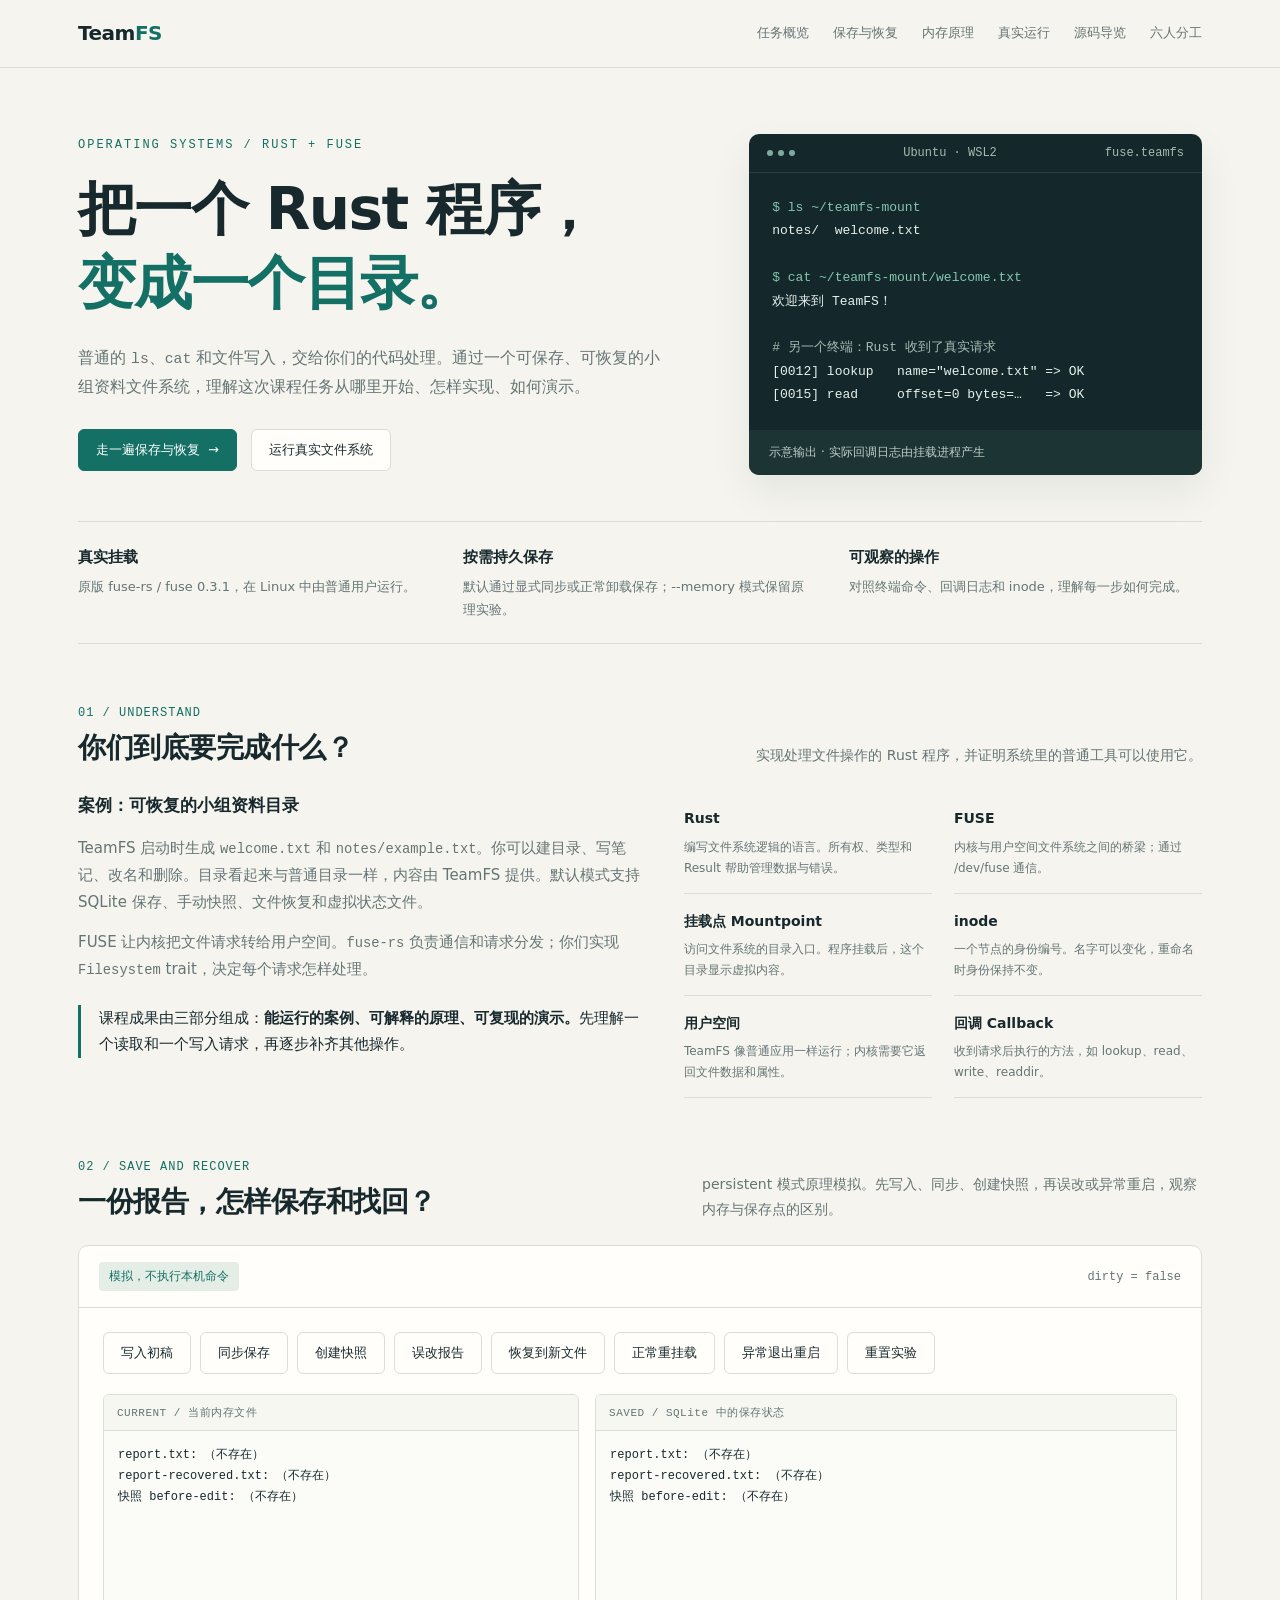
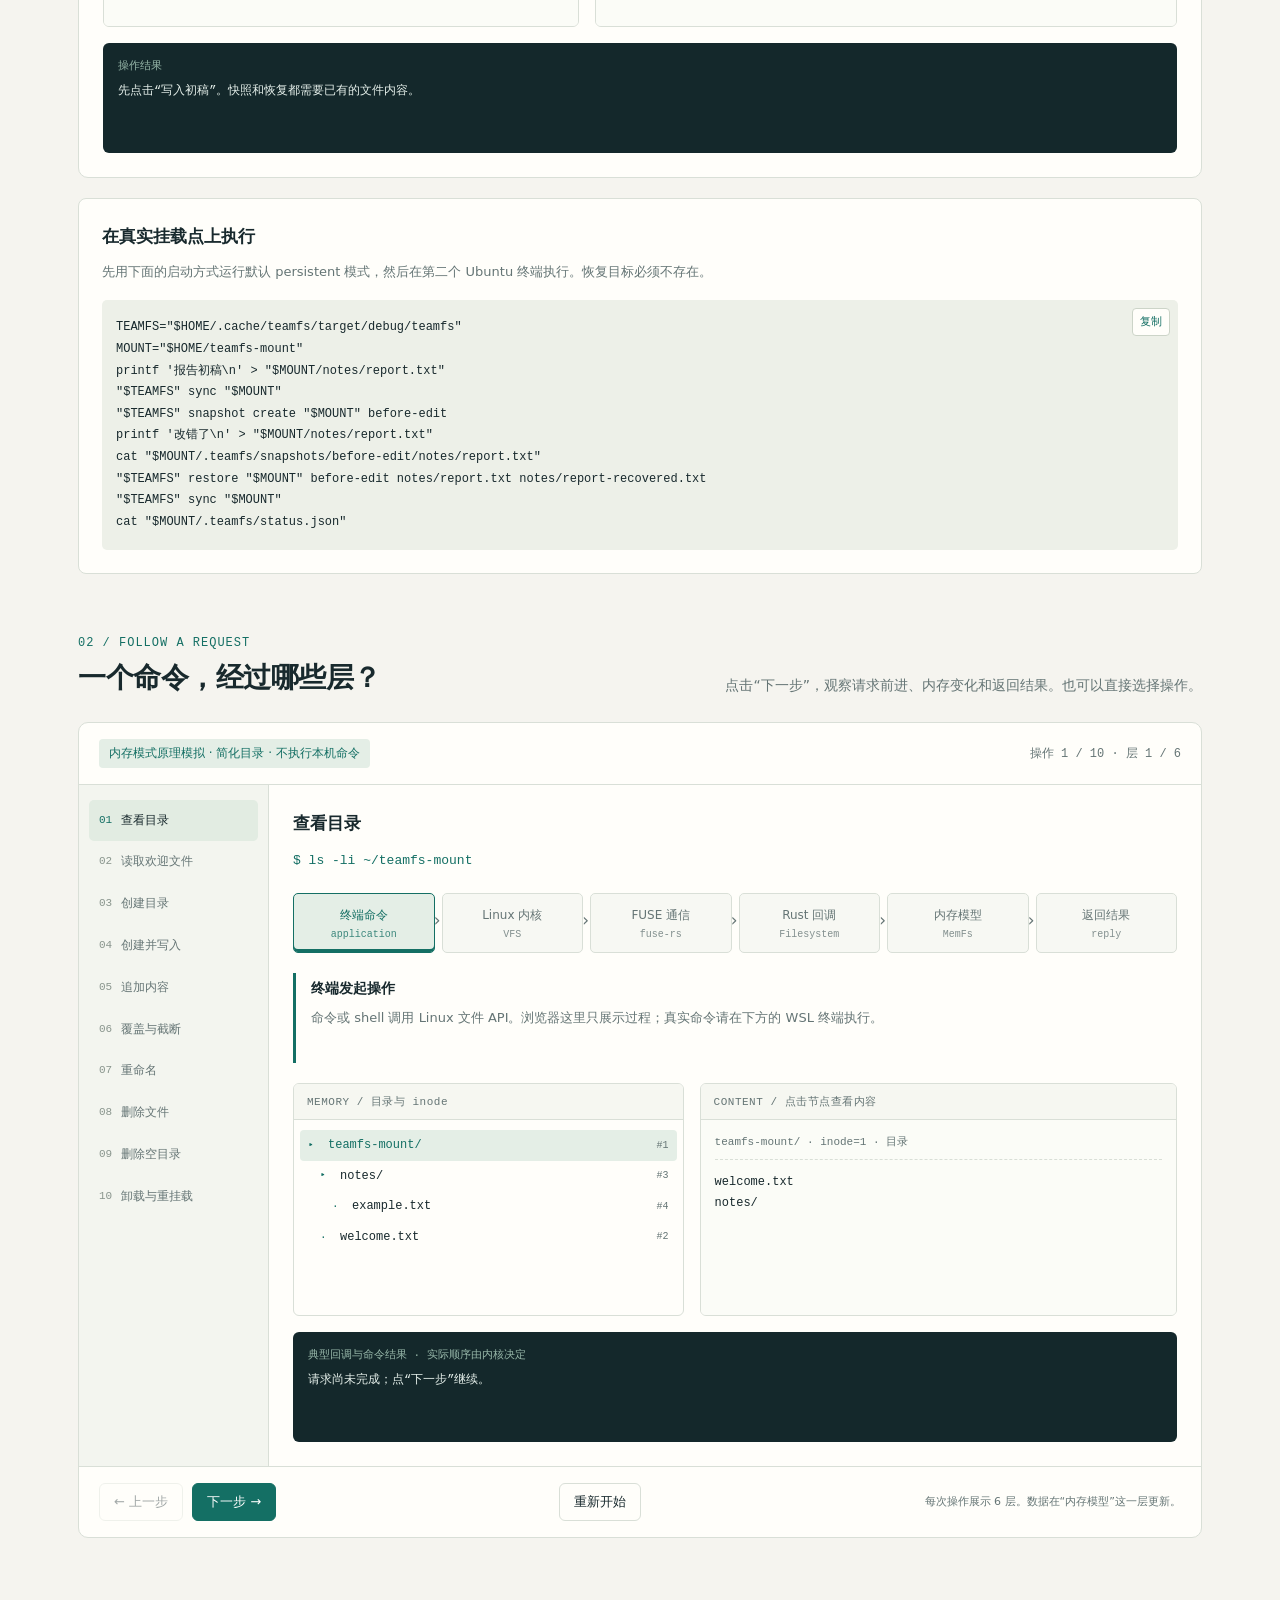
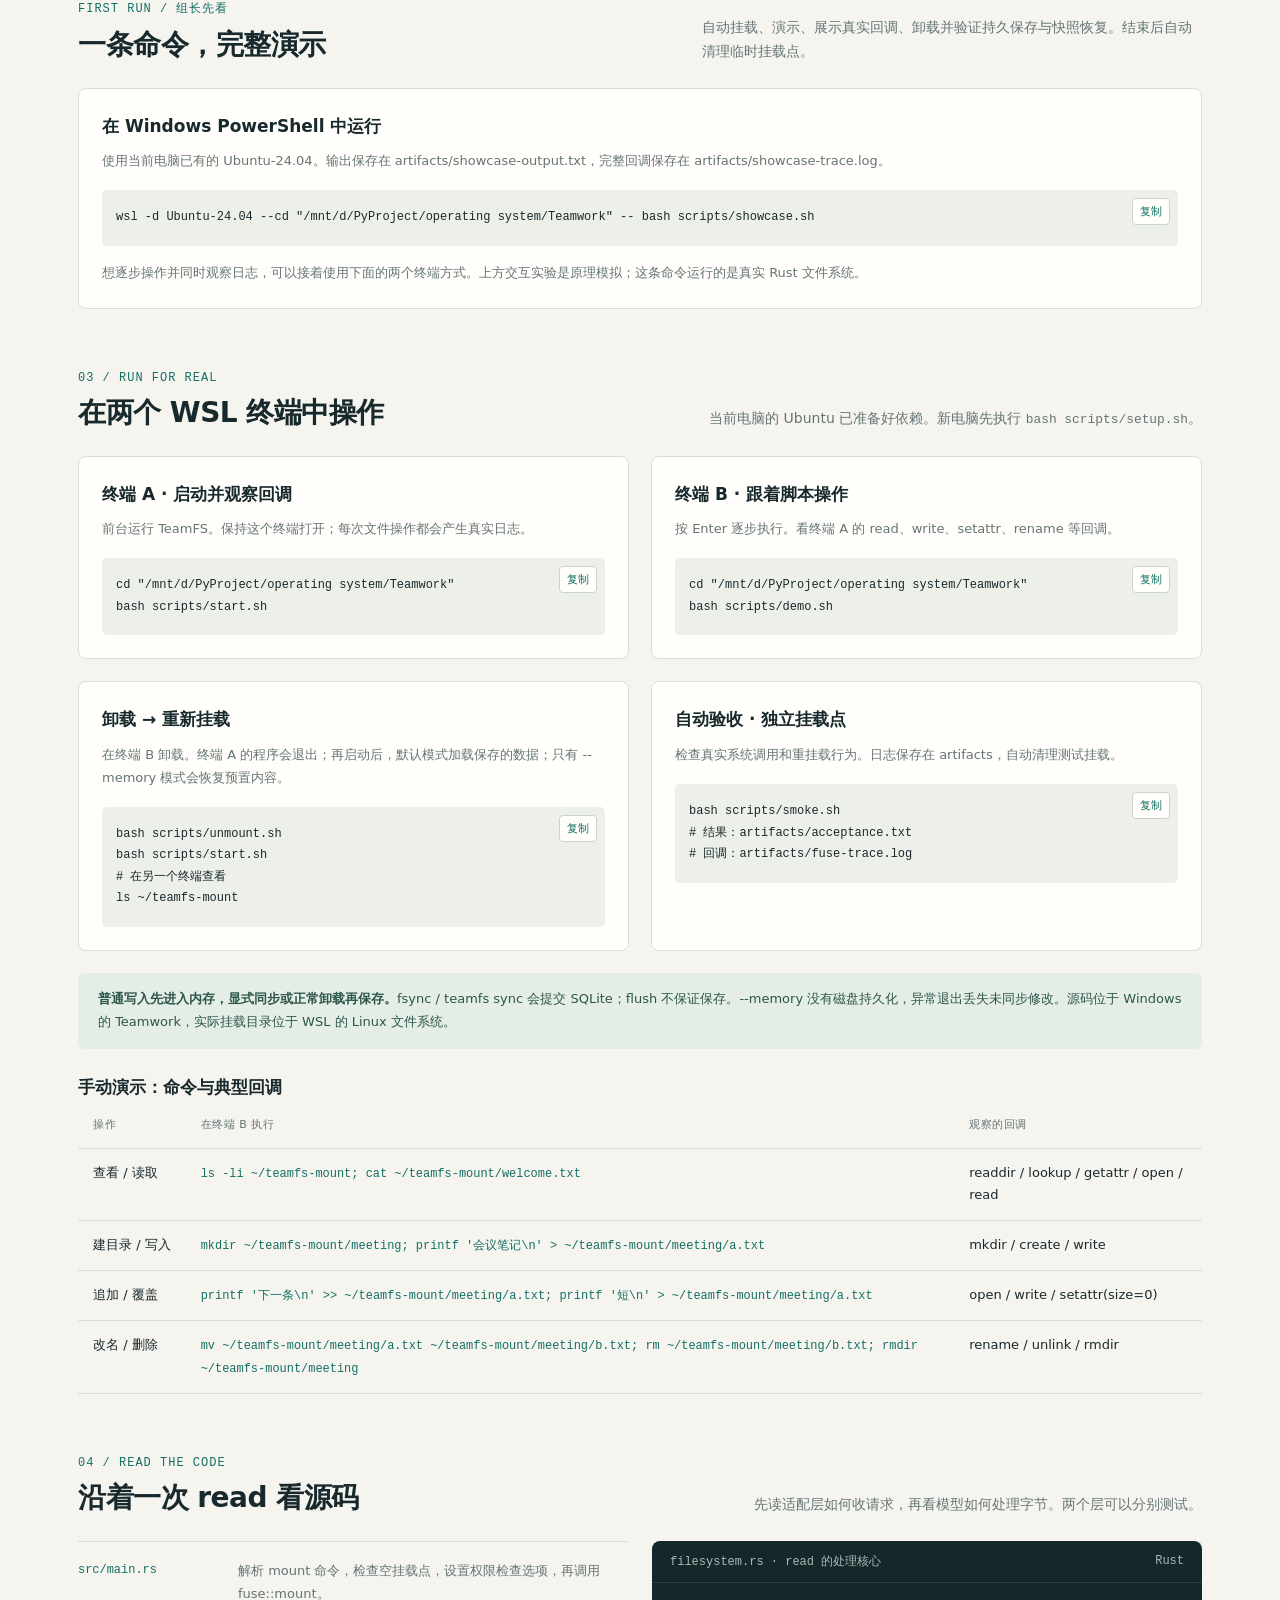
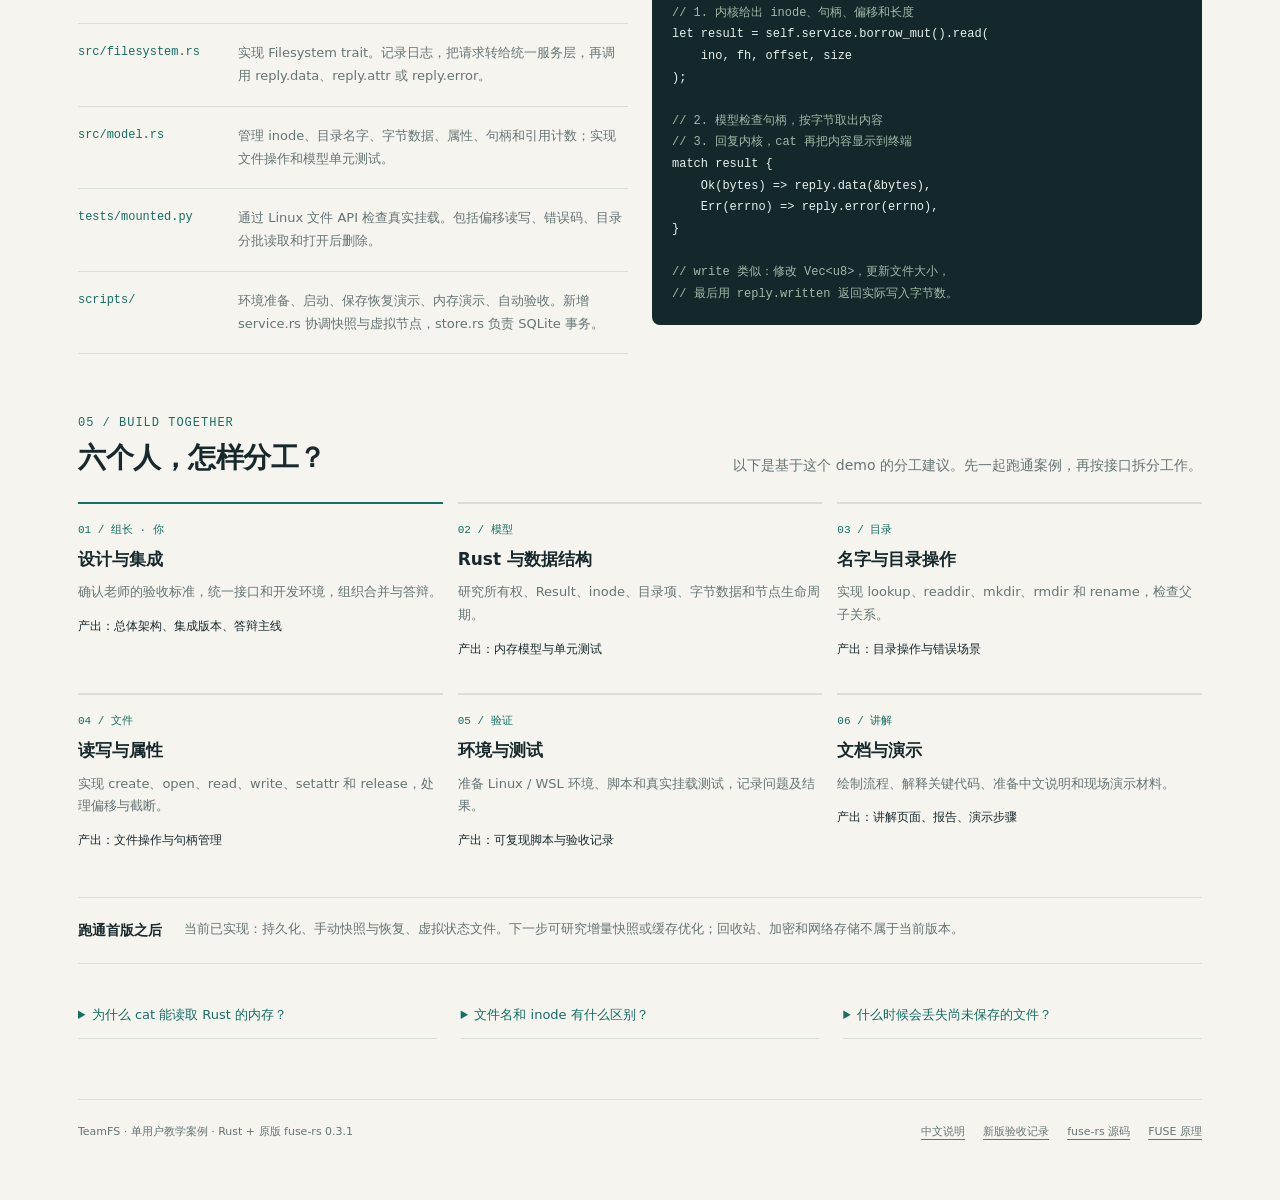
==== demo/index.html @ 234a352f "Implement TeamFS with persistence, snapshots, and status files" ====
<!doctype html>
<html lang="zh-CN">
<head>
<meta charset="utf-8">
<meta name="viewport" content="width=device-width, initial-scale=1">
<title>TeamFS · 从 Rust 程序到文件系统</title>
<style>
:root{--paper:#f5f4ef;--surface:#fffefa;--ink:#18292d;--muted:#657575;--line:#d9dfd7;--teal:#146f64;--soft:#e4eee6;--gold:#e3bf64;--terminal:#14282b;--terminal-ink:#e6f0eb;--mono:Consolas,"Cascadia Code",monospace;--sans:"Microsoft YaHei","PingFang SC",system-ui,sans-serif}
*{box-sizing:border-box}html{scroll-behavior:smooth;scroll-padding-top:84px}body{margin:0;background:var(--paper);color:var(--ink);font:15px/1.75 var(--sans)}button,a,input{touch-action:manipulation}button{font:inherit;cursor:pointer}a{color:var(--teal);text-underline-offset:4px}button:focus-visible,a:focus-visible{outline:3px solid var(--gold);outline-offset:4px}button:disabled{cursor:default;opacity:.4}h1,h2,h3,p{margin:0}h1{font-size:clamp(32px,4.6vw,58px);line-height:1.28;font-weight:650;letter-spacing:-1.6px}h2{font-size:28px;line-height:1.4;font-weight:600;letter-spacing:-.5px}h3{font-size:17px;font-weight:600}code,pre{font-family:var(--mono)}code{font-size:.92em}pre{margin:0;white-space:pre-wrap;overflow-wrap:anywhere;font-size:13px;line-height:1.8}nav{position:sticky;top:0;z-index:10;background:rgba(245,244,239,.96);border-bottom:1px solid var(--line);backdrop-filter:blur(12px)}.nav-inner{max-width:1180px;margin:auto;padding:16px 28px;display:flex;align-items:center;gap:28px}.brand{font-size:20px;color:var(--ink);font-weight:700;text-decoration:none;letter-spacing:-.5px}.brand span{color:var(--teal)}.nav-links{display:flex;gap:24px;margin-left:auto}.nav-links a{font-size:13px;color:var(--muted);text-decoration:none}.nav-links a:hover{color:var(--teal)}main{max-width:1180px;margin:auto;padding:0 28px 60px}.hero{padding:66px 0 46px;display:grid;grid-template-columns:1.35fr 1fr;gap:60px;align-items:center}.eyebrow{font:12px var(--mono);letter-spacing:2px;text-transform:uppercase;color:var(--teal);margin-bottom:20px}.hero h1 span{display:block;color:var(--teal)}.hero-description{max-width:590px;margin-top:24px;color:var(--muted);font-size:16px}.hero-actions{display:flex;gap:14px;align-items:center;margin-top:28px}.button{display:inline-flex;justify-content:center;align-items:center;gap:8px;border:1px solid var(--line);background:var(--surface);color:var(--ink);padding:10px 17px;border-radius:6px;text-decoration:none;font-size:13px;line-height:1.5}.button.primary{background:var(--teal);color:white;border-color:var(--teal)}.button:hover{filter:brightness(.96)}.hero-window{background:var(--terminal);color:var(--terminal-ink);border-radius:10px;overflow:hidden;box-shadow:0 16px 40px #152e2812}.window-bar{display:flex;align-items:center;justify-content:space-between;padding:12px 18px;font:12px var(--mono);border-bottom:1px solid #ffffff18;color:#a4bbb1}.dots{display:flex;gap:5px}.dots i{display:block;width:6px;height:6px;background:#7eaaa0;border-radius:100%}.terminal-body{padding:23px}.terminal-body .prompt{color:#85c5b0}.terminal-body .comment{color:#a4bbb1}.terminal-foot{font-size:12px;background:#1d3435;padding:12px 20px;color:#bccdc5}.intro-strip{display:grid;grid-template-columns:repeat(3,1fr);border-block:1px solid var(--line);padding:22px 0;gap:32px}.intro-strip strong{display:block;font-size:15px;font-weight:600}.intro-strip p{font-size:13px;color:var(--muted);margin-top:6px}.section{padding-top:62px}.section-head{display:flex;align-items:end;justify-content:space-between;gap:26px;margin-bottom:24px}.section-head p{color:var(--muted);font-size:14px;max-width:500px}.section-number{font:12px var(--mono);color:var(--teal);margin-bottom:8px;letter-spacing:1px}.overview{display:grid;grid-template-columns:1.1fr 1fr;gap:36px}.overview-text p{color:var(--muted);margin-top:14px}.overview-text .emphasis{color:var(--ink);border-left:3px solid var(--teal);padding-left:18px;margin-top:22px}.concepts{display:grid;grid-template-columns:1fr 1fr;gap:0 22px}.concept{padding:14px 0;border-bottom:1px solid var(--line)}.concept strong{font-size:14px;font-weight:600}.concept p{font-size:12px;color:var(--muted);margin-top:5px}.lab{background:var(--surface);border:1px solid var(--line);border-radius:10px;overflow:hidden}.lab-bar{display:flex;align-items:center;justify-content:space-between;gap:16px;border-bottom:1px solid var(--line);padding:16px 20px}.simulation-label{font-size:12px;color:var(--teal);background:var(--soft);padding:4px 10px;border-radius:4px}.step-position{font:12px var(--mono);color:var(--muted)}.lab-layout{display:grid;grid-template-columns:190px 1fr}.scenario-list{padding:15px 10px;border-right:1px solid var(--line);background:#f3f5ef}.scenario{display:flex;gap:9px;align-items:start;width:100%;text-align:left;border:0;background:transparent;border-radius:5px;padding:11px 10px;color:var(--muted);font-size:12px;line-height:1.5}.scenario span:first-child{font:11px/1.8 var(--mono);color:#89958d}.scenario.active{color:var(--ink);background:#e2ece2}.scenario.active span:first-child{color:var(--teal)}.scenario:hover{background:#e9eee5}.lab-main{padding:24px;min-width:0}.command-row{display:flex;gap:15px;justify-content:space-between;align-items:start;margin-bottom:20px}.command-row h3{margin-bottom:8px}.command{color:var(--teal);font-size:13px;overflow-wrap:anywhere}.flow{display:grid;grid-template-columns:repeat(6,1fr);gap:7px;margin-bottom:20px}.flow-node{position:relative;padding:12px 5px;text-align:center;border:1px solid var(--line);border-radius:5px;color:var(--muted);font-size:12px;line-height:1.5;background:#f7f8f3}.flow-node small{display:block;font:10px var(--mono);margin-top:5px;opacity:.8}.flow-node.active{border-color:var(--teal);color:var(--teal);background:var(--soft);box-shadow:inset 0 -3px var(--teal)}.flow-node.completed{color:var(--ink);background:#eef1e9}.flow-node:not(:last-child)::after{content:'›';position:absolute;right:-7px;top:14px;z-index:1;color:var(--muted);font-size:17px}.explanation{min-height:90px;border-left:3px solid var(--teal);padding:2px 0 2px 15px;margin-bottom:20px}.explanation strong{font-size:14px;font-weight:600}.explanation p{font-size:13px;color:var(--muted);margin-top:6px}.data-panels{display:grid;grid-template-columns:.9fr 1.1fr;gap:16px}.data-panel{border:1px solid var(--line);border-radius:6px;min-width:0;overflow:hidden}.panel-label{font:11px var(--mono);letter-spacing:.5px;border-bottom:1px solid var(--line);padding:10px 13px;color:var(--muted);background:#f6f7f1}.files{padding:10px 6px;min-height:195px}.file{display:flex;gap:7px;align-items:center;min-width:0;text-align:left;width:100%;padding:6px 8px;border:0;background:transparent;font:12px/1.55 var(--mono);color:var(--ink);border-radius:4px}.file.active{background:var(--soft);color:var(--teal)}.file small{margin-left:auto;color:var(--muted);font-size:10px;white-space:nowrap}.file .file-name{overflow-wrap:anywhere}.file-symbol{font-size:11px;color:var(--teal);width:13px;flex-shrink:0}.preview{padding:14px;min-height:195px;background:#fbfcf7}.preview-meta{font:11px var(--mono);color:var(--muted);padding-bottom:10px;border-bottom:1px dashed var(--line);margin-bottom:12px}.preview pre{font:12px/1.75 var(--mono)}.output{margin-top:16px;background:var(--terminal);color:var(--terminal-ink);padding:15px;border-radius:6px;min-height:110px}.output-label{color:#97b7a9;font:11px var(--mono);margin-bottom:8px}.output pre{font-size:12px}.lab-controls{display:flex;justify-content:space-between;gap:12px;align-items:center;border-top:1px solid var(--line);padding:16px 20px}.control-group{display:flex;gap:9px}.lab-controls .button{padding:8px 14px}.lab-controls p{font-size:11px;color:var(--muted)}.run-grid{display:grid;grid-template-columns:1fr 1fr;gap:22px}.run-card{border:1px solid var(--line);background:var(--surface);border-radius:8px;padding:23px;min-width:0}.run-card h3{margin-bottom:9px}.run-card p{font-size:13px;color:var(--muted);margin-bottom:17px}.codebox{position:relative;background:#edf0e8;border-radius:5px;padding:17px 14px;min-width:0}.codebox pre{padding-right:34px;font-size:12px}.copy{position:absolute;top:8px;right:8px;border:1px solid #ccd4c8;background:var(--surface);border-radius:4px;color:var(--teal);padding:3px 7px;font-size:11px}.copy:hover{background:var(--soft)}.run-note{grid-column:1/-1;background:var(--soft);padding:15px 20px;border-radius:6px;font-size:13px;color:#2e564a}.run-note strong{font-weight:600}.manual{margin-top:24px}.table-wrap{overflow-x:auto}table{width:100%;border-collapse:collapse;text-align:left;font-size:13px}th{font-weight:500;color:var(--muted);font-size:11px;letter-spacing:.5px}th,td{padding:13px 15px;border-bottom:1px solid var(--line);vertical-align:top}td:first-child{white-space:nowrap}td code{color:var(--teal)}.source-grid{display:grid;grid-template-columns:1fr 1fr;gap:24px}.source-list{border-top:1px solid var(--line)}.source-row{display:grid;grid-template-columns:145px 1fr;gap:15px;padding:18px 0;border-bottom:1px solid var(--line);font-size:13px}.source-row code{color:var(--teal)}.source-row p{color:var(--muted)}.rust-code{background:var(--terminal);color:var(--terminal-ink);border-radius:8px;overflow:hidden;align-self:start}.rust-code pre{padding:20px;font-size:12px}.rust-code .comment{color:#9fbaa9}.team-grid{display:grid;grid-template-columns:repeat(3,1fr);gap:15px}.team-card{border-top:2px solid var(--line);padding:18px 0}.team-card.leader{border-color:var(--teal)}.team-card .role{font:11px var(--mono);color:var(--teal);margin-bottom:8px}.team-card p{font-size:13px;color:var(--muted);margin-top:7px}.deliverable{display:block;color:var(--ink);font-size:12px;margin-top:12px}.extensions{margin-top:28px;border-block:1px solid var(--line);padding:20px 0;display:flex;gap:22px}.extensions strong{font-size:14px;flex-shrink:0}.extensions p{color:var(--muted);font-size:13px}.leader-questions{margin-top:28px;display:grid;grid-template-columns:repeat(3,1fr);gap:24px}.leader-questions details{border-bottom:1px solid var(--line);padding:12px 0}.leader-questions summary{font-size:13px;cursor:pointer;color:var(--teal)}.leader-questions p{font-size:12px;color:var(--muted);margin-top:10px}.footer{margin-top:60px;padding-top:22px;border-top:1px solid var(--line);display:flex;gap:18px;justify-content:space-between;color:var(--muted);font-size:11px}.footer-links{display:flex;gap:18px;flex-wrap:wrap}.footer a{color:var(--muted)}.sr-only{position:absolute;width:1px;height:1px;padding:0;margin:-1px;overflow:hidden;clip:rect(0,0,0,0);white-space:nowrap;border:0}
@media(max-width:950px){.hero{gap:30px}.lab-layout{grid-template-columns:150px 1fr}.lab-main{padding:18px}.flow{gap:5px}.flow-node{font-size:11px}.nav-links{gap:14px}.source-row{grid-template-columns:120px 1fr}.data-panels{grid-template-columns:1fr}}
@media(max-width:680px){.nav-inner{padding:12px 18px;gap:16px}.brand{font-size:18px}.nav-links{overflow-x:auto;gap:16px;white-space:nowrap}.nav-links a{font-size:11px}main{padding:0 18px 36px}.hero{grid-template-columns:1fr;padding:38px 0 28px;gap:27px}.hero h1{letter-spacing:-.8px}.hero-description{font-size:14px;margin-top:18px}.hero-actions{margin-top:20px}.intro-strip{grid-template-columns:1fr;gap:15px;padding:20px 0}.intro-strip p{margin-top:3px}.section{padding-top:38px}.section-head{display:block;margin-bottom:18px}.section-head p{margin-top:10px;font-size:13px}h2{font-size:24px}.overview,.source-grid,.run-grid{grid-template-columns:1fr;gap:20px}.concepts{gap:0 16px}.lab-layout{display:block}.scenario-list{display:flex;overflow-x:auto;border-right:0;border-bottom:1px solid var(--line);gap:6px;padding:10px}.scenario{min-width:112px;width:auto;padding:8px}.lab-main{padding:16px}.lab-bar{padding:12px 14px}.simulation-label{font-size:10px}.flow{grid-template-columns:repeat(3,1fr);gap:7px}.flow-node{font-size:12px}.flow-node:nth-child(3)::after{display:none}.command-row{display:block}.command{font-size:12px}.explanation{min-height:104px}.lab-controls{padding:13px;align-items:start;flex-wrap:wrap}.lab-controls p{width:100%}.team-grid{grid-template-columns:1fr 1fr;gap:16px}.team-card h3{font-size:15px}.extensions{display:block}.extensions p{margin-top:8px}.leader-questions{grid-template-columns:1fr;gap:0}.footer{display:block;margin-top:36px}.footer-links{margin-top:14px}.run-note{grid-column:auto}.run-card{padding:18px}.source-row{grid-template-columns:115px 1fr;gap:12px}.terminal-body{padding:18px}.hero-window pre{font-size:12px}}
@media(prefers-reduced-motion:reduce){html{scroll-behavior:auto}}
</style>
</head>
<body>
<nav aria-label="页面导航"><div class="nav-inner"><a class="brand" href="#top">Team<span>FS</span><span class="sr-only"> 首页</span></a><div class="nav-links"><a href="#overview">任务概览</a><a href="#recovery">保存与恢复</a><a href="#lab">内存原理</a><a href="#quickstart">真实运行</a><a href="#source">源码导览</a><a href="#team">六人分工</a></div></div></nav>
<main id="top">
<header class="hero"><div><div class="eyebrow">Operating systems / Rust + FUSE</div><h1>把一个 Rust 程序，<span>变成一个目录。</span></h1><p class="hero-description">普通的 <code>ls</code>、<code>cat</code> 和文件写入，交给你们的代码处理。通过一个可保存、可恢复的小组资料文件系统，理解这次课程任务从哪里开始、怎样实现、如何演示。</p><div class="hero-actions"><a class="button primary" href="#recovery">走一遍保存与恢复 <span aria-hidden="true">→</span></a><a class="button" href="#quickstart">运行真实文件系统</a></div></div><div class="hero-window"><div class="window-bar"><span class="dots" aria-hidden="true"><i></i><i></i><i></i></span><span>Ubuntu · WSL2</span><span>fuse.teamfs</span></div><div class="terminal-body"><pre><span class="prompt">$ ls ~/teamfs-mount</span>
notes/  welcome.txt

<span class="prompt">$ cat ~/teamfs-mount/welcome.txt</span>
欢迎来到 TeamFS！

<span class="comment"># 另一个终端：Rust 收到了真实请求</span>
[0012] lookup   name="welcome.txt" => OK
[0015] read     offset=0 bytes=…   => OK</pre></div><div class="terminal-foot">示意输出 · 实际回调日志由挂载进程产生</div></div></header>
<div class="intro-strip"><div><strong>真实挂载</strong><p>原版 fuse-rs / fuse 0.3.1，在 Linux 中由普通用户运行。</p></div><div><strong>按需持久保存</strong><p>默认通过显式同步或正常卸载保存；--memory 模式保留原理实验。</p></div><div><strong>可观察的操作</strong><p>对照终端命令、回调日志和 inode，理解每一步如何完成。</p></div></div>

<section class="section" id="overview"><div class="section-head"><div><div class="section-number">01 / UNDERSTAND</div><h2>你们到底要完成什么？</h2></div><p>实现处理文件操作的 Rust 程序，并证明系统里的普通工具可以使用它。</p></div><div class="overview"><div class="overview-text"><h3>案例：可恢复的小组资料目录</h3><p>TeamFS 启动时生成 <code>welcome.txt</code> 和 <code>notes/example.txt</code>。你可以建目录、写笔记、改名和删除。目录看起来与普通目录一样，内容由 TeamFS 提供。默认模式支持 SQLite 保存、手动快照、文件恢复和虚拟状态文件。</p><p>FUSE 让内核把文件请求转给用户空间。<code>fuse-rs</code> 负责通信和请求分发；你们实现 <code>Filesystem</code> trait，决定每个请求怎样处理。</p><p class="emphasis">课程成果由三部分组成：<strong>能运行的案例、可解释的原理、可复现的演示。</strong>先理解一个读取和一个写入请求，再逐步补齐其他操作。</p></div><div class="concepts"><div class="concept"><strong>Rust</strong><p>编写文件系统逻辑的语言。所有权、类型和 Result 帮助管理数据与错误。</p></div><div class="concept"><strong>FUSE</strong><p>内核与用户空间文件系统之间的桥梁；通过 /dev/fuse 通信。</p></div><div class="concept"><strong>挂载点 Mountpoint</strong><p>访问文件系统的目录入口。程序挂载后，这个目录显示虚拟内容。</p></div><div class="concept"><strong>inode</strong><p>一个节点的身份编号。名字可以变化，重命名时身份保持不变。</p></div><div class="concept"><strong>用户空间</strong><p>TeamFS 像普通应用一样运行；内核需要它返回文件数据和属性。</p></div><div class="concept"><strong>回调 Callback</strong><p>收到请求后执行的方法，如 lookup、read、write、readdir。</p></div></div></div></section>

<section class="section" id="recovery"><div class="section-head"><div><div class="section-number">02 / SAVE AND RECOVER</div><h2>一份报告，怎样保存和找回？</h2></div><p>persistent 模式原理模拟。先写入、同步、创建快照，再误改或异常重启，观察内存与保存点的区别。</p></div>
<div class="lab"><div class="lab-bar"><span class="simulation-label">模拟，不执行本机命令</span><span id="recovery-dirty" class="step-position">dirty = false</span></div>
<div class="lab-main"><div class="control-group" style="flex-wrap:wrap;margin-bottom:20px">
<button class="button" type="button" data-recovery="write">写入初稿</button><button class="button" type="button" data-recovery="sync">同步保存</button><button class="button" type="button" data-recovery="snapshot">创建快照</button><button class="button" type="button" data-recovery="edit">误改报告</button><button class="button" type="button" data-recovery="restore">恢复到新文件</button><button class="button" type="button" data-recovery="remount">正常重挂载</button><button class="button" type="button" data-recovery="crash">异常退出重启</button><button class="button" type="button" data-recovery="reset">重置实验</button>
</div><div class="data-panels"><div class="data-panel"><div class="panel-label">CURRENT / 当前内存文件</div><div class="preview"><pre id="recovery-current"></pre></div></div><div class="data-panel"><div class="panel-label">SAVED / SQLite 中的保存状态</div><div class="preview"><pre id="recovery-saved"></pre></div></div></div>
<div class="output"><div class="output-label">操作结果</div><pre id="recovery-result" aria-live="polite">先点击“写入初稿”。快照和恢复都需要已有的文件内容。</pre></div></div></div>
<div class="run-card" style="margin-top:20px"><h3>在真实挂载点上执行</h3><p>先用下面的启动方式运行默认 persistent 模式，然后在第二个 Ubuntu 终端执行。恢复目标必须不存在。</p><div class="codebox"><button class="copy" data-copy="recovery-code" type="button">复制</button><pre id="recovery-code">TEAMFS="$HOME/.cache/teamfs/target/debug/teamfs"
MOUNT="$HOME/teamfs-mount"
printf '报告初稿\n' > "$MOUNT/notes/report.txt"
"$TEAMFS" sync "$MOUNT"
"$TEAMFS" snapshot create "$MOUNT" before-edit
printf '改错了\n' > "$MOUNT/notes/report.txt"
cat "$MOUNT/.teamfs/snapshots/before-edit/notes/report.txt"
"$TEAMFS" restore "$MOUNT" before-edit notes/report.txt notes/report-recovered.txt
"$TEAMFS" sync "$MOUNT"
cat "$MOUNT/.teamfs/status.json"</pre></div></div></section>
<section class="section" id="lab"><div class="section-head"><div><div class="section-number">02 / FOLLOW A REQUEST</div><h2>一个命令，经过哪些层？</h2></div><p>点击“下一步”，观察请求前进、内存变化和返回结果。也可以直接选择操作。</p></div><div class="lab"><div class="lab-bar"><span class="simulation-label">内存模式原理模拟 · 简化目录 · 不执行本机命令</span><span class="step-position" id="position">操作 1 / 10 · 层 1 / 6</span></div><div class="lab-layout"><aside class="scenario-list" id="scenarios" aria-label="选择模拟操作"></aside><div class="lab-main"><div class="command-row"><div><h3 id="operation-title"></h3><code class="command" id="sim-command"></code></div></div><div class="flow" aria-label="请求处理层"><div class="flow-node" data-stage="0">终端命令<small>application</small></div><div class="flow-node" data-stage="1">Linux 内核<small>VFS</small></div><div class="flow-node" data-stage="2">FUSE 通信<small>fuse-rs</small></div><div class="flow-node" data-stage="3">Rust 回调<small>Filesystem</small></div><div class="flow-node" data-stage="4">内存模型<small>MemFs</small></div><div class="flow-node" data-stage="5">返回结果<small>reply</small></div></div><div class="explanation" aria-live="polite"><strong id="stage-title"></strong><p id="stage-description"></p></div><div class="data-panels"><div class="data-panel"><div class="panel-label">MEMORY / 目录与 inode</div><div class="files" id="files"></div></div><div class="data-panel"><div class="panel-label">CONTENT / 点击节点查看内容</div><div class="preview"><div class="preview-meta" id="preview-meta"></div><pre id="preview-content"></pre></div></div></div><div class="output"><div class="output-label">典型回调与命令结果 · 实际顺序由内核决定</div><pre id="sim-output" aria-live="polite"></pre></div></div></div><div class="lab-controls"><div class="control-group"><button class="button" id="previous" type="button">← 上一步</button><button class="button primary" id="next" type="button">下一步 →</button></div><button class="button" id="reset" type="button">重新开始</button><p>每次操作展示 6 层。数据在“内存模型”这一层更新。</p></div></div></section>

<section class="section" id="quickstart"><div class="section-head"><div><div class="section-number">FIRST RUN / 组长先看</div><h2>一条命令，完整演示</h2></div><p>自动挂载、演示、展示真实回调、卸载并验证持久保存与快照恢复。结束后自动清理临时挂载点。</p></div><article class="run-card"><h3>在 Windows PowerShell 中运行</h3><p>使用当前电脑已有的 Ubuntu-24.04。输出保存在 artifacts/showcase-output.txt，完整回调保存在 artifacts/showcase-trace.log。</p><div class="codebox"><button class="copy" data-copy="showcase-code" type="button">复制</button><pre id="showcase-code">wsl -d Ubuntu-24.04 --cd "/mnt/d/PyProject/operating system/Teamwork" -- bash scripts/showcase.sh</pre></div><p style="margin:16px 0 0">想逐步操作并同时观察日志，可以接着使用下面的两个终端方式。上方交互实验是原理模拟；这条命令运行的是真实 Rust 文件系统。</p></article></section>

<section class="section" id="run"><div class="section-head"><div><div class="section-number">03 / RUN FOR REAL</div><h2>在两个 WSL 终端中操作</h2></div><p>当前电脑的 Ubuntu 已准备好依赖。新电脑先执行 <code>bash scripts/setup.sh</code>。</p></div><div class="run-grid"><article class="run-card"><h3>终端 A · 启动并观察回调</h3><p>前台运行 TeamFS。保持这个终端打开；每次文件操作都会产生真实日志。</p><div class="codebox"><button class="copy" data-copy="start-code" type="button">复制</button><pre id="start-code">cd "/mnt/d/PyProject/operating system/Teamwork"
bash scripts/start.sh</pre></div></article><article class="run-card"><h3>终端 B · 跟着脚本操作</h3><p>按 Enter 逐步执行。看终端 A 的 read、write、setattr、rename 等回调。</p><div class="codebox"><button class="copy" data-copy="demo-code" type="button">复制</button><pre id="demo-code">cd "/mnt/d/PyProject/operating system/Teamwork"
bash scripts/demo.sh</pre></div></article><article class="run-card"><h3>卸载 → 重新挂载</h3><p>在终端 B 卸载。终端 A 的程序会退出；再启动后，默认模式加载保存的数据；只有 --memory 模式会恢复预置内容。</p><div class="codebox"><button class="copy" data-copy="reset-code" type="button">复制</button><pre id="reset-code">bash scripts/unmount.sh
bash scripts/start.sh
# 在另一个终端查看
ls ~/teamfs-mount</pre></div></article><article class="run-card"><h3>自动验收 · 独立挂载点</h3><p>检查真实系统调用和重挂载行为。日志保存在 artifacts，自动清理测试挂载。</p><div class="codebox"><button class="copy" data-copy="test-code" type="button">复制</button><pre id="test-code">bash scripts/smoke.sh
# 结果：artifacts/acceptance.txt
# 回调：artifacts/fuse-trace.log</pre></div></article><div class="run-note"><strong>普通写入先进入内存，显式同步或正常卸载再保存。</strong>fsync / teamfs sync 会提交 SQLite；flush 不保证保存。--memory 没有磁盘持久化，异常退出丢失未同步修改。源码位于 Windows 的 Teamwork，实际挂载目录位于 WSL 的 Linux 文件系统。</div></div><div class="manual"><h3>手动演示：命令与典型回调</h3><div class="table-wrap"><table><thead><tr><th>操作</th><th>在终端 B 执行</th><th>观察的回调</th></tr></thead><tbody><tr><td>查看 / 读取</td><td><code>ls -li ~/teamfs-mount; cat ~/teamfs-mount/welcome.txt</code></td><td>readdir / lookup / getattr / open / read</td></tr><tr><td>建目录 / 写入</td><td><code>mkdir ~/teamfs-mount/meeting; printf '会议笔记\n' &gt; ~/teamfs-mount/meeting/a.txt</code></td><td>mkdir / create / write</td></tr><tr><td>追加 / 覆盖</td><td><code>printf '下一条\n' &gt;&gt; ~/teamfs-mount/meeting/a.txt; printf '短\n' &gt; ~/teamfs-mount/meeting/a.txt</code></td><td>open / write / setattr(size=0)</td></tr><tr><td>改名 / 删除</td><td><code>mv ~/teamfs-mount/meeting/a.txt ~/teamfs-mount/meeting/b.txt; rm ~/teamfs-mount/meeting/b.txt; rmdir ~/teamfs-mount/meeting</code></td><td>rename / unlink / rmdir</td></tr></tbody></table></div></div></section>

<section class="section" id="source"><div class="section-head"><div><div class="section-number">04 / READ THE CODE</div><h2>沿着一次 read 看源码</h2></div><p>先读适配层如何收请求，再看模型如何处理字节。两个层可以分别测试。</p></div><div class="source-grid"><div class="source-list"><div class="source-row"><code>src/main.rs</code><p>解析 mount 命令，检查空挂载点，设置权限检查选项，再调用 fuse::mount。</p></div><div class="source-row"><code>src/filesystem.rs</code><p>实现 Filesystem trait。记录日志，把请求转给统一服务层，再调用 reply.data、reply.attr 或 reply.error。</p></div><div class="source-row"><code>src/model.rs</code><p>管理 inode、目录名字、字节数据、属性、句柄和引用计数；实现文件操作和模型单元测试。</p></div><div class="source-row"><code>tests/mounted.py</code><p>通过 Linux 文件 API 检查真实挂载。包括偏移读写、错误码、目录分批读取和打开后删除。</p></div><div class="source-row"><code>scripts/</code><p>环境准备、启动、保存恢复演示、内存演示、自动验收。新增 service.rs 协调快照与虚拟节点，store.rs 负责 SQLite 事务。</p></div></div><div class="rust-code"><div class="window-bar"><span>filesystem.rs · read 的处理核心</span><span>Rust</span></div><pre><span class="comment">// 1. 内核给出 inode、句柄、偏移和长度</span>
let result = self.service.borrow_mut().read(
    ino, fh, offset, size
);

<span class="comment">// 2. 模型检查句柄，按字节取出内容</span>
<span class="comment">// 3. 回复内核，cat 再把内容显示到终端</span>
match result {
    Ok(bytes) =&gt; reply.data(&amp;bytes),
    Err(errno) =&gt; reply.error(errno),
}

<span class="comment">// write 类似：修改 Vec&lt;u8&gt;，更新文件大小，</span>
<span class="comment">// 最后用 reply.written 返回实际写入字节数。</span></pre></div></div></section>

<section class="section" id="team"><div class="section-head"><div><div class="section-number">05 / BUILD TOGETHER</div><h2>六个人，怎样分工？</h2></div><p>以下是基于这个 demo 的分工建议。先一起跑通案例，再按接口拆分工作。</p></div><div class="team-grid"><article class="team-card leader"><div class="role">01 / 组长 · 你</div><h3>设计与集成</h3><p>确认老师的验收标准，统一接口和开发环境，组织合并与答辩。</p><span class="deliverable">产出：总体架构、集成版本、答辩主线</span></article><article class="team-card"><div class="role">02 / 模型</div><h3>Rust 与数据结构</h3><p>研究所有权、Result、inode、目录项、字节数据和节点生命周期。</p><span class="deliverable">产出：内存模型与单元测试</span></article><article class="team-card"><div class="role">03 / 目录</div><h3>名字与目录操作</h3><p>实现 lookup、readdir、mkdir、rmdir 和 rename，检查父子关系。</p><span class="deliverable">产出：目录操作与错误场景</span></article><article class="team-card"><div class="role">04 / 文件</div><h3>读写与属性</h3><p>实现 create、open、read、write、setattr 和 release，处理偏移与截断。</p><span class="deliverable">产出：文件操作与句柄管理</span></article><article class="team-card"><div class="role">05 / 验证</div><h3>环境与测试</h3><p>准备 Linux / WSL 环境、脚本和真实挂载测试，记录问题及结果。</p><span class="deliverable">产出：可复现脚本与验收记录</span></article><article class="team-card"><div class="role">06 / 讲解</div><h3>文档与演示</h3><p>绘制流程、解释关键代码、准备中文说明和现场演示材料。</p><span class="deliverable">产出：讲解页面、报告、演示步骤</span></article></div><div class="extensions"><strong>跑通首版之后</strong><p>当前已实现：持久化、手动快照与恢复、虚拟状态文件。下一步可研究增量快照或缓存优化；回收站、加密和网络存储不属于当前版本。</p></div><div class="leader-questions"><details><summary>为什么 cat 能读取 Rust 的内存？</summary><p>cat 请求内核读取挂载点里的文件。内核经 FUSE 把请求发给 TeamFS；read 回调从 Vec&lt;u8&gt; 取出字节，用 reply.data 回复，再由内核返回给 cat。</p></details><details><summary>文件名和 inode 有什么区别？</summary><p>目录项记录名字到 inode 的映射。rename 改变映射，inode 保留。unlink 去掉名字，打开句柄和内核引用仍可让节点继续存活。</p></details><details><summary>什么时候会丢失尚未保存的文件？</summary><p>默认模式正常卸载会保存；异常退出只保留最后成功同步的状态。--memory 模式不保存，重启生成预置文件。</p></details></div></section>
<footer class="footer"><span>TeamFS · 单用户教学案例 · Rust + 原版 fuse-rs 0.3.1</span><div class="footer-links"><a href="../README.md">中文说明</a><a href="../artifacts/v2-acceptance.txt">新版验收记录</a><a href="https://github.com/zargony/fuse-rs" target="_blank" rel="noopener">fuse-rs 源码</a><a href="https://docs.kernel.org/filesystems/fuse/fuse.html" target="_blank" rel="noopener">FUSE 原理</a></div></footer>
</main>
<script>
(() => {
  'use strict';
  const welcome = '欢迎来到 TeamFS！\n这是 Rust + fuse-rs 实现的用户空间内存文件系统。\n试试 ls、cat、mkdir、重定向、mv 和 rm，并观察另一终端的回调日志。\n文件数据只在本次挂载进程的内存中，卸载后不会保存。\n';
  const example = '小组笔记示例\n任务：学习 Rust，使用 fuse-rs 实现用户空间文件系统。\n请在 notes 目录里创建自己的笔记。\n';
  const base = () => ({'':{ino:1,kind:'dir',content:''},'welcome.txt':{ino:2,kind:'file',content:welcome},'notes':{ino:3,kind:'dir',content:''},'notes/example.txt':{ino:4,kind:'file',content:example}});
  const actions = [
    {title:'查看目录',cmd:'ls -li ~/teamfs-mount',focus:'',callbacks:'opendir → readdir → getattr',rust:'readdir 把目录项写入 ReplyDirectory；每个名字带着自己的 inode。',memory:'读取根目录的名字 → inode 映射。目录内容没有变化。',output:'notes/  welcome.txt',apply:()=>{}},
    {title:'读取欢迎文件',cmd:'cat ~/teamfs-mount/welcome.txt',focus:'welcome.txt',callbacks:'lookup → getattr → open → read → release',rust:'read 用 inode 和文件句柄定位节点，按 offset 和 size 取出字节。',memory:'从 welcome.txt 的 Vec<u8> 读取字节；越过文件末尾返回空数据。',output:welcome,apply:()=>{}},
    {title:'创建目录',cmd:'mkdir ~/teamfs-mount/meeting',focus:'meeting',callbacks:'lookup → mkdir',rust:'mkdir 请求模型创建目录节点，再通过 reply.entry 返回属性。',memory:'新增 inode=5，并在根目录插入 meeting → 5。新目录没有文件。',output:'成功，mkdir 不输出内容。',apply:s=>{s.meeting={ino:5,kind:'dir',content:''};}},
    {title:'创建并写入',cmd:"printf '第一次会议\\n' > ~/teamfs-mount/meeting/a.txt",focus:'meeting/a.txt',callbacks:'lookup → create → write → flush → release',rust:'create 创建 inode 和打开句柄；write 接收终端提供的字节。',memory:'新增 inode=6，把 UTF-8 字节保存到 Vec<u8>。大小按字节计数。',output:'成功。a.txt 保存了「第一次会议」及换行。',apply:s=>{s['meeting/a.txt']={ino:6,kind:'file',content:'第一次会议\n'};}},
    {title:'追加内容',cmd:"printf '第二条\\n' >> ~/teamfs-mount/meeting/a.txt",focus:'meeting/a.txt',callbacks:'lookup → open(O_APPEND) → write → release',rust:'打开已有文件，保留原数据；模型将 O_APPEND 写入定位到文件末尾。',memory:'inode 仍为 6。在原字节末尾追加内容，更新 size 和修改时间。',output:'第一次会议\n第二条\n',apply:s=>{s['meeting/a.txt'].content+='第二条\n';}},
    {title:'覆盖与截断',cmd:"printf '短\\n' > ~/teamfs-mount/meeting/a.txt",focus:'meeting/a.txt',callbacks:'lookup → setattr(size=0) → open → write → release',rust:'内核把清空文件转成 setattr(size=0)，然后 write 写入较短内容。',memory:'先把 Vec<u8> 长度改为 0，再写入「短」和换行，共 4 字节。旧尾部不会残留。',output:'短\n',apply:s=>{s['meeting/a.txt'].content='短\n';}},
    {title:'重命名',cmd:'mv ~/teamfs-mount/meeting/a.txt ~/teamfs-mount/meeting/b.txt',focus:'meeting/b.txt',callbacks:'lookup → rename',rust:'rename 更新目录项，将 a.txt → 6 改成 b.txt → 6。',memory:'名字改变，inode 仍为 6，文件内容仍为「短」和换行。',output:'成功。b.txt 的 inode 与原 a.txt 相同。',apply:s=>{s['meeting/b.txt']=s['meeting/a.txt'];delete s['meeting/a.txt'];}},
    {title:'删除文件',cmd:'rm ~/teamfs-mount/meeting/b.txt',focus:'meeting',callbacks:'lookup → unlink → forget',rust:'unlink 先删除名字。打开句柄和内核引用全部释放后，节点才可回收。',memory:'这个模拟没有持有打开句柄，移除 b.txt 后可释放它的节点和内容。',output:'成功。meeting 变成空目录。',apply:s=>{delete s['meeting/b.txt'];}},
    {title:'删除空目录',cmd:'rmdir ~/teamfs-mount/meeting',focus:'',callbacks:'lookup → rmdir → forget',rust:'rmdir 检查目录为空，再删除父目录中的映射。非空时返回 ENOTEMPTY。',memory:'移除 meeting → 5，更新根目录的链接数和时间。',output:'成功。根目录只剩下预置的 notes 与 welcome.txt。',apply:s=>{delete s.meeting;}},
    {title:'卸载与重挂载',cmd:'bash scripts/unmount.sh  →  bash scripts/start.sh',focus:'welcome.txt',callbacks:'卸载连接 → 旧进程退出 → 新建 MemFs → 挂载',rust:'卸载让 fuse::mount 返回；再次启动会创建全新的 MemFs。',memory:'演示先写入临时 session.txt 并修改 welcome.txt。新挂载恢复预置模型，这两项修改都消失。',output:'重新启动后的目录：notes/  welcome.txt\nsession.txt 不在；welcome.txt 恢复初始内容。',apply:s=>{Object.keys(s).forEach(k=>delete s[k]);Object.assign(s,base());}}
  ];
  const labels=['终端发起操作','内核定位到挂载点','FUSE 传递请求','Rust 执行对应回调','访问 / 修改内存模型','将结果返回给命令'];
  let index=0,stage=0,selected='';
  const $=id=>document.getElementById(id);
  const escape=text=>String(text).replace(/[&<>"']/g,c=>({'&':'&amp;','<':'&lt;','>':'&gt;','"':'&quot;',"'":'&#39;'}[c]));
  const size=text=>new TextEncoder().encode(text).length;
  function state(){
    const s=base();
    for(let i=0;i<index;i++) actions[i].apply(s);
    // 重挂载的前半段，显示实际可以丢失的临时修改。
    if(index===9&&stage<4){s['session.txt']={ino:7,kind:'file',content:'本次挂载专有数据\n'};s['welcome.txt'].content='已修改的欢迎文本\n';}
    if(stage>=4) actions[index].apply(s);
    return s;
  }
  function preview(s){
    const node=s[selected]||s[''];
    const path=s[selected]?selected:'';
    $('preview-meta').textContent=`${path||'teamfs-mount/'} · inode=${node.ino} · ${node.kind==='file'?size(node.content)+' 字节':'目录'}`;
    if(node.kind==='file') $('preview-content').textContent=node.content;
    else {
      const children=Object.keys(s).filter(k=>k&&((k.includes('/')?k.slice(0,k.lastIndexOf('/')):'')===path));
      $('preview-content').textContent=children.length?children.map(k=>k.split('/').pop()+(s[k].kind==='dir'?'/':'')).join('\n'):'（空目录）';
    }
  }
  function render(){
    const action=actions[index],s=state();
    if(!(selected in s)) selected=action.focus in s?action.focus:'';
    $('position').textContent=`操作 ${index+1} / ${actions.length} · 层 ${stage+1} / 6`;
    $('operation-title').textContent=action.title;
    $('sim-command').textContent='$ '+action.cmd;
    $('stage-title').textContent=labels[stage];
    const descriptions=[
      '命令或 shell 调用 Linux 文件 API。浏览器这里只展示过程；真实命令请在下方的 WSL 终端执行。',
      'Linux 的虚拟文件系统 VFS 根据路径找到 TeamFS 的挂载点，把需要处理的操作交给 FUSE。',
      index===9?'卸载结束旧的 FUSE 会话；重新启动建立新的连接。这里展示挂载生命周期。':'内核经 /dev/fuse 与 TeamFS 通信。fuse-rs 解析请求并选择 Filesystem 中的方法。',
      action.rust,action.memory,
      index===9?'新的挂载可以正常访问。旧进程中的数据没有写到磁盘，所以只能看到初始内容。':'Rust 调用 reply 返回字节、属性或成功状态。内核把结果返回给应用，命令继续执行。'
    ];
    $('stage-description').textContent=descriptions[stage];
    document.querySelectorAll('.flow-node').forEach((el,i)=>{el.classList.toggle('active',i===stage);el.classList.toggle('completed',i<stage);if(i===stage)el.setAttribute('aria-current','step');else el.removeAttribute('aria-current');});
    $('scenarios').innerHTML=actions.map((a,i)=>`<button type="button" class="scenario ${i===index?'active':''}" data-index="${i}" aria-pressed="${i===index}"><span>${String(i+1).padStart(2,'0')}</span><span>${escape(a.title)}</span></button>`).join('');
    const paths=Object.keys(s).sort((a,b)=>a.localeCompare(b));
    $('files').innerHTML=paths.map(path=>{const node=s[path],depth=path?path.split('/').length:0;return `<button type="button" class="file ${selected===path?'active':''}" data-path="${escape(path)}" style="padding-left:${8+depth*12}px" aria-pressed="${selected===path}"><span class="file-symbol" aria-hidden="true">${node.kind==='dir'?'▸':'·'}</span><span class="file-name">${escape(path?path.split('/').pop()+(node.kind==='dir'?'/':''):'teamfs-mount/')}</span><small>#${node.ino}</small></button>`;}).join('');
    preview(s);
    $('sim-output').textContent=stage>=5?`典型回调：${action.callbacks}\n\n${action.output}`:stage>=3?`典型回调：${action.callbacks}\n\n${stage===4?'模型处理完成，下一步回复内核。':'等待模型处理。'}`:'请求尚未完成；点“下一步”继续。';
    $('previous').disabled=index===0&&stage===0;
    $('next').disabled=index===actions.length-1&&stage===5;
    $('next').textContent=stage===5&&index<actions.length-1?'下一条操作 →':'下一步 →';
  }
  $('next').addEventListener('click',()=>{if(stage<5)stage++;else if(index<actions.length-1){index++;stage=0;}selected=actions[index].focus;render();});
  $('previous').addEventListener('click',()=>{if(stage>0)stage--;else if(index>0){index--;stage=5;}selected=actions[index].focus;render();});
  $('reset').addEventListener('click',()=>{index=0;stage=0;selected='';render();});
  $('scenarios').addEventListener('click',event=>{const button=event.target.closest('button[data-index]');if(!button)return;index=Number(button.dataset.index);stage=0;selected=actions[index].focus;render();});
  $('files').addEventListener('click',event=>{const button=event.target.closest('button[data-path]');if(!button)return;selected=button.dataset.path;render();});
  document.querySelectorAll('[data-copy]').forEach(button=>button.addEventListener('click',async()=>{
    const text=$(button.dataset.copy).textContent;
    try{
      let ok=false;
      if(navigator.clipboard){try{await navigator.clipboard.writeText(text);ok=true;}catch(error){/* 本地文件使用选择复制回退。 */}}
      if(!ok){const area=document.createElement('textarea');area.value=text;area.style.position='fixed';area.style.opacity='0';document.body.appendChild(area);area.select();ok=document.execCommand('copy');area.remove();}
      button.textContent=ok?'已复制':'请手动选择';
    }catch(error){button.textContent='请手动选择';}
    setTimeout(()=>button.textContent='复制',1800);
  }));
  render();
})();
</script>
<script>
(() => {
  let current = null, recovered = null, snapshot = null, saved = {current:null,recovered:null,snapshot:null}, dirty = false;
  const get = id => document.getElementById(id);
  const content = value => value === null ? '（不存在）' : value;
  function render(message) {
    get('recovery-current').textContent = 'report.txt: ' + content(current) + '\nreport-recovered.txt: ' + content(recovered) + '\n快照 before-edit: ' + content(snapshot);
    get('recovery-saved').textContent = 'report.txt: ' + content(saved.current) + '\nreport-recovered.txt: ' + content(saved.recovered) + '\n快照 before-edit: ' + content(saved.snapshot);
    get('recovery-dirty').textContent = 'dirty = ' + dirty;
    if (message) get('recovery-result').textContent = message;
  }
  function sync() { saved = {current,recovered,snapshot}; dirty = false; }
  document.querySelectorAll('[data-recovery]').forEach(button => button.addEventListener('click', () => {
    let message;
    switch (button.dataset.recovery) {
      case 'write': current = '报告初稿'; dirty = true; message = '写入成功，但尚未同步到 SQLite。'; break;
      case 'sync': sync(); message = '同步成功。重启可以恢复这次提交。'; break;
      case 'snapshot':
        if (current === null) { message = '请先写入报告。'; break; }
        if (snapshot !== null) { message = '快照同名：拒绝覆盖已有历史。'; break; }
        snapshot = current; sync(); message = '已创建 before-edit 快照，同时保存当前文件树。'; break;
      case 'edit':
        if (current === null) { message = '请先写入报告。'; break; }
        current = '改错了'; dirty = true; message = '当前内容已改变，历史快照不变。'; break;
      case 'restore':
        if (snapshot === null) { message = '尚未创建快照，无法找回历史。'; break; }
        if (recovered !== null) { message = '目标已存在：恢复命令拒绝覆盖。'; break; }
        recovered = snapshot; dirty = true; message = '恢复为新文件。当前报告保留，恢复结果仍需同步。'; break;
      case 'remount': sync(); current = saved.current; recovered = saved.recovered; snapshot = saved.snapshot; message = '正常卸载先保存，再重新加载数据。'; break;
      case 'crash': current = saved.current; recovered = saved.recovered; snapshot = saved.snapshot; dirty = false; message = '异常退出后重新加载最后一次提交，未同步修改丢失。'; break;
      case 'reset': current = recovered = snapshot = null; saved = {current:null,recovered:null,snapshot:null}; dirty = false; message = '实验已重置。'; break;
    }
    render(message);
  }));
  render();
})();
</script>
</body>
</html>
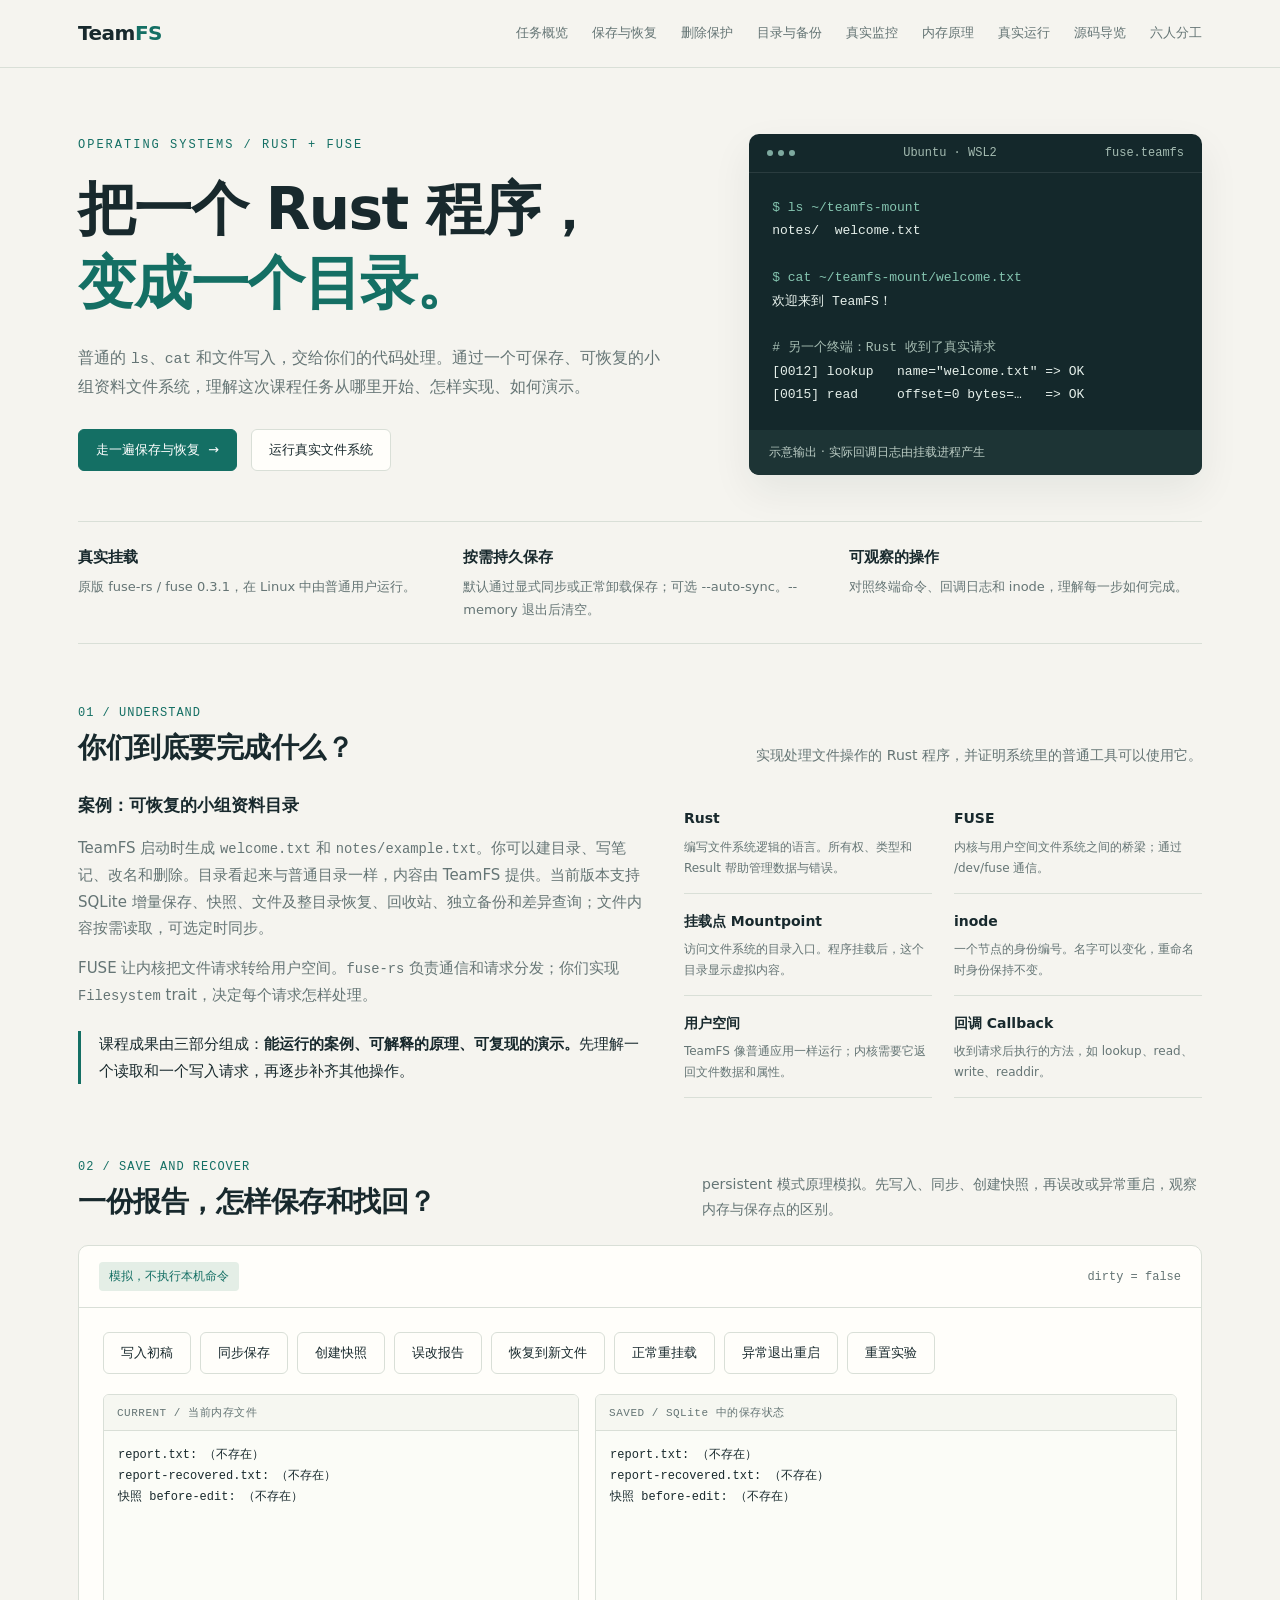
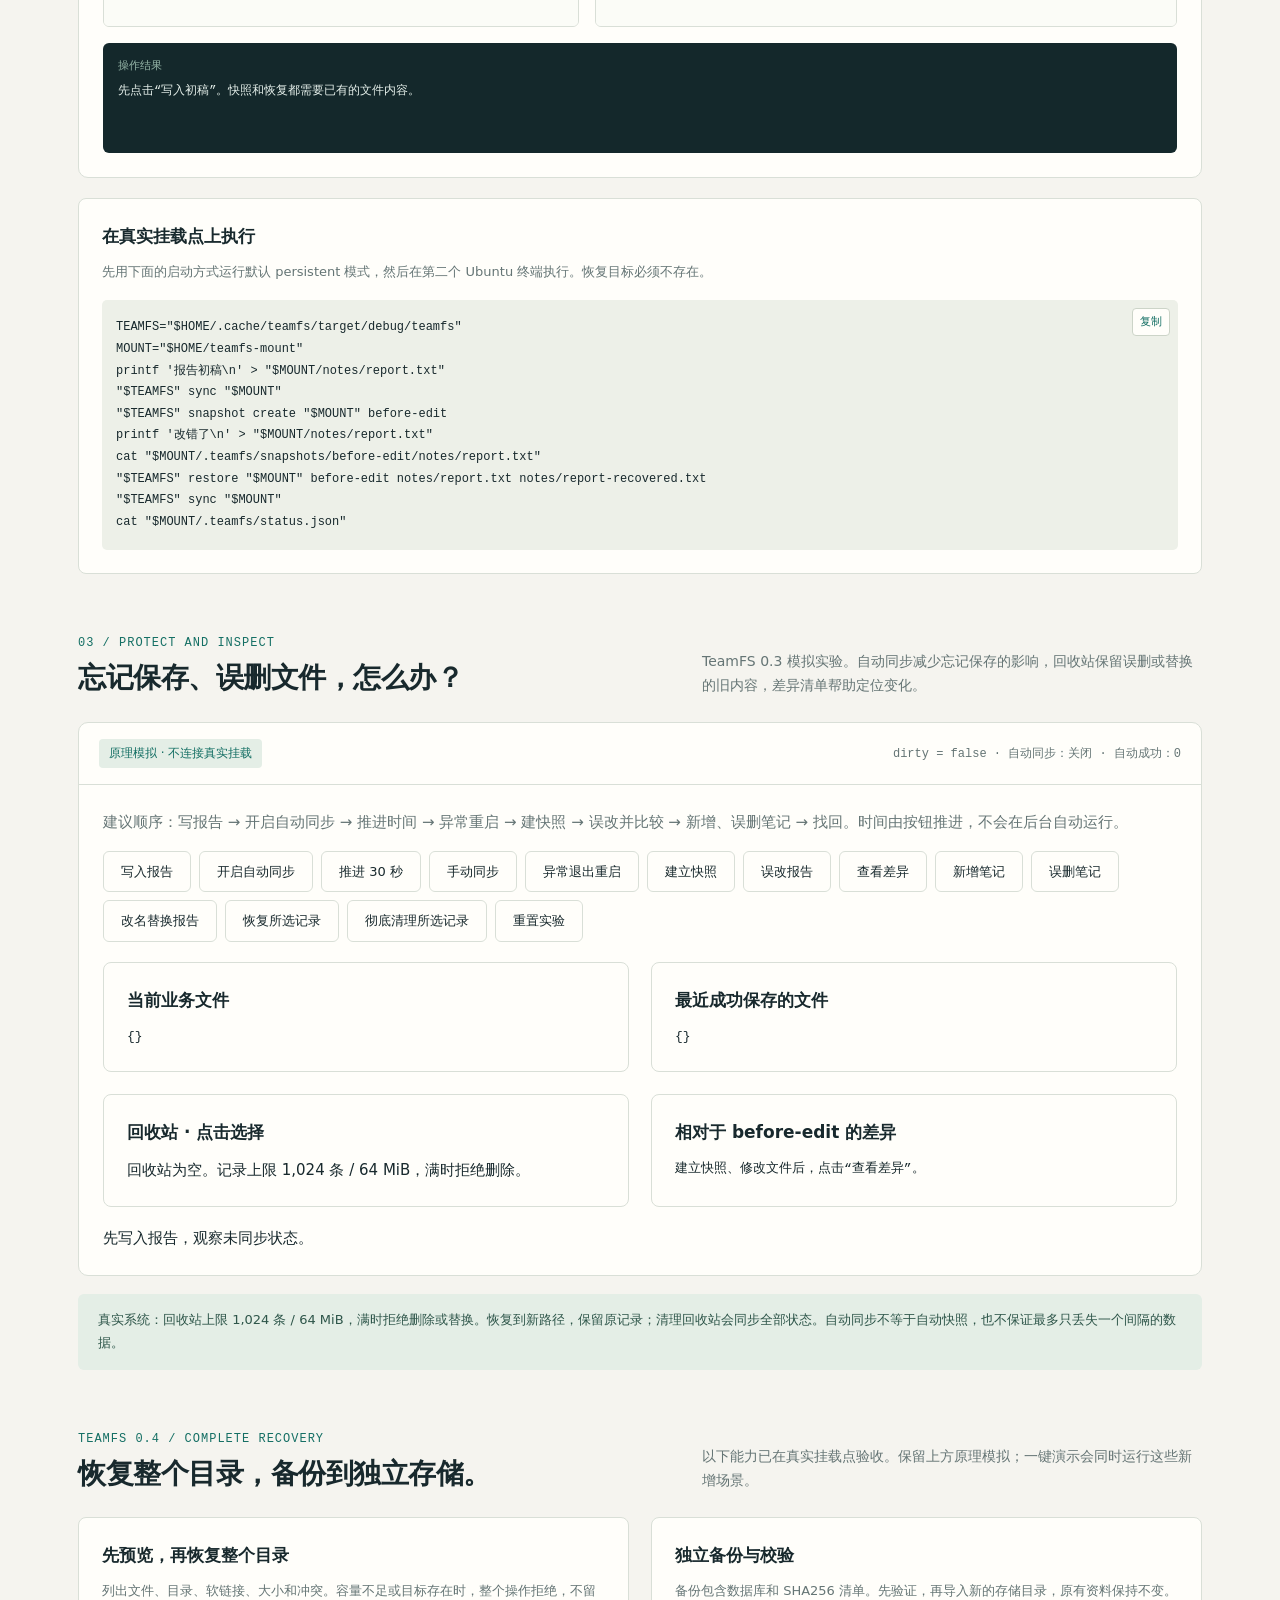
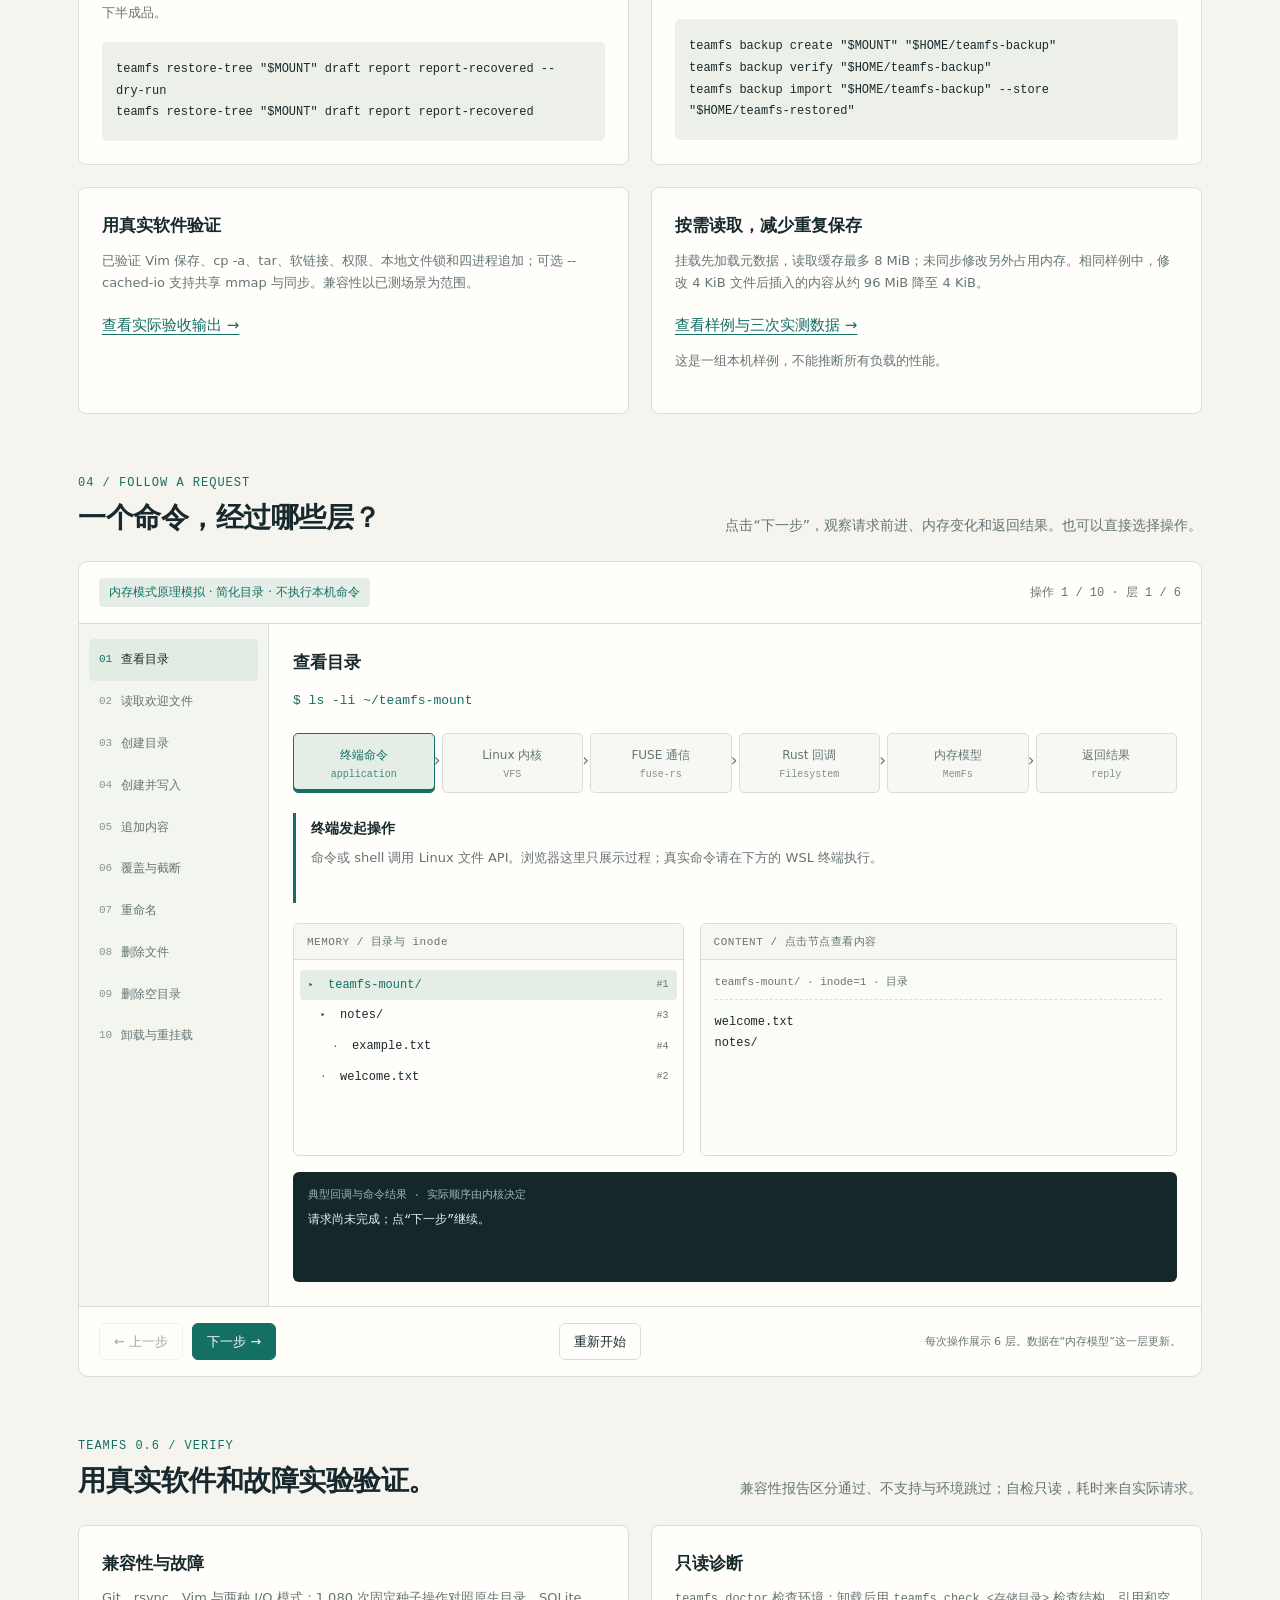
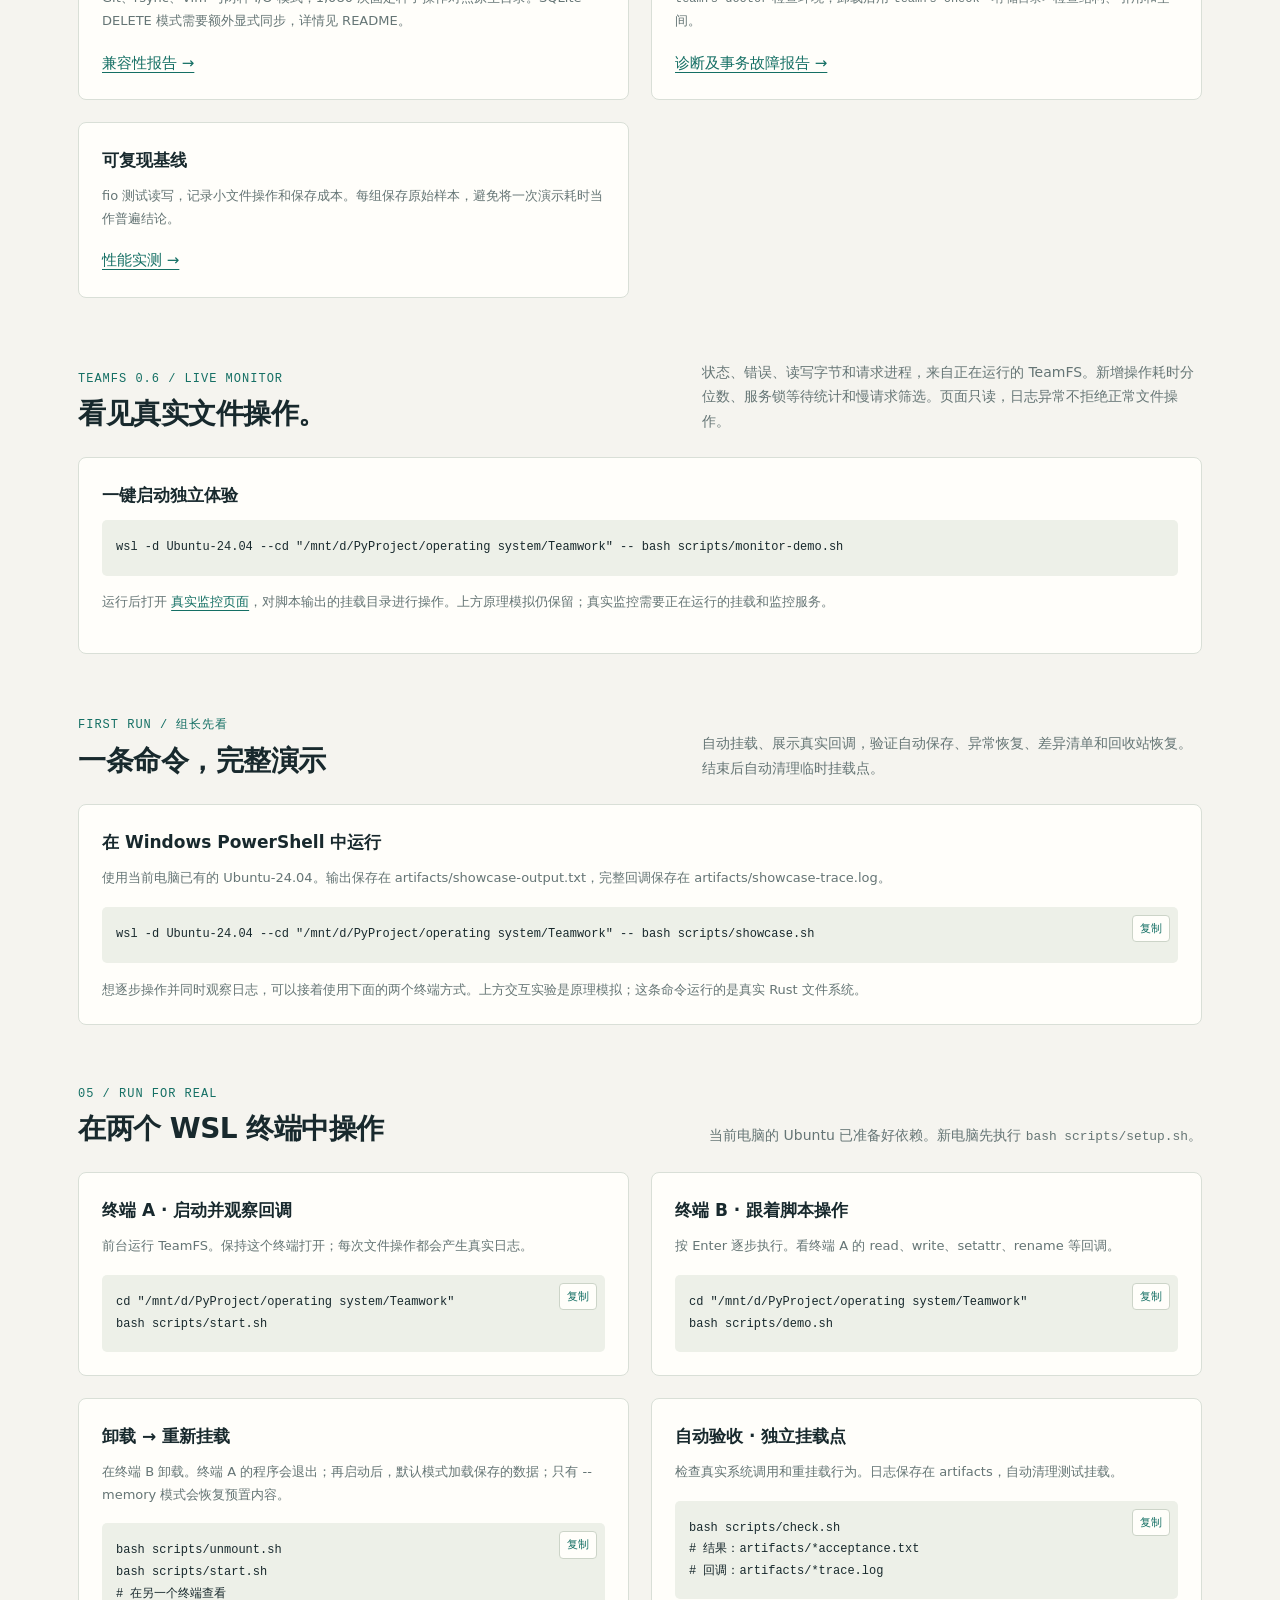
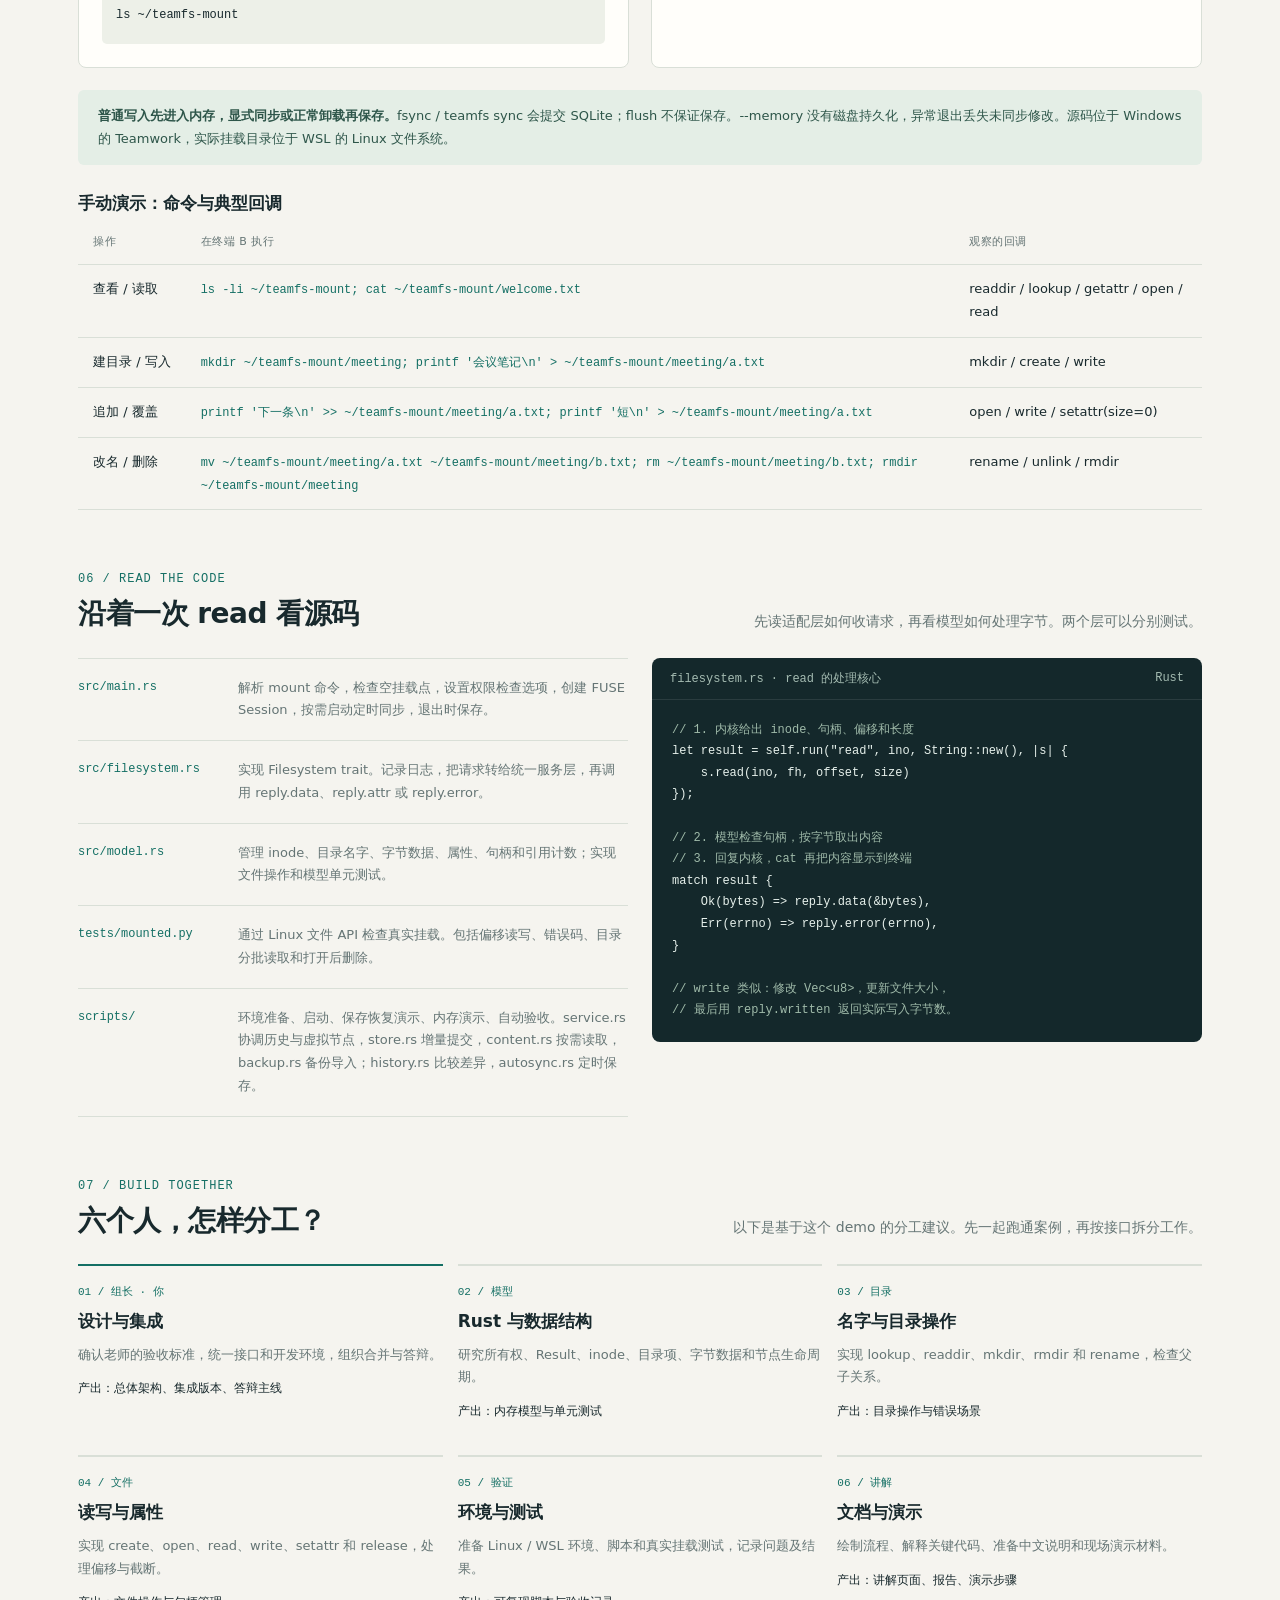
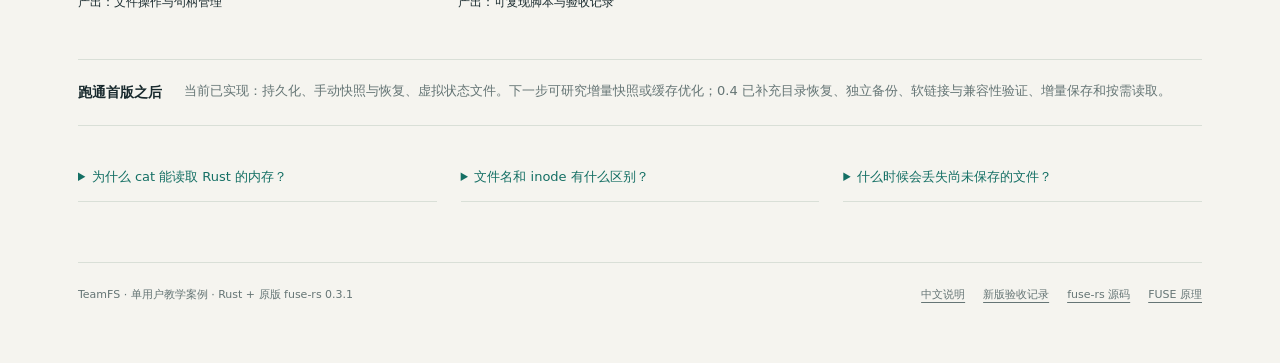
==== commit 5c49842f: "Update TeamFS to v0.6 with recovery, diagnostics and monitoring" ====
--- a/demo/index.html
+++ b/demo/index.html
@@ -13,7 +13,7 @@
 </style>
 </head>
 <body>
-<nav aria-label="页面导航"><div class="nav-inner"><a class="brand" href="#top">Team<span>FS</span><span class="sr-only"> 首页</span></a><div class="nav-links"><a href="#overview">任务概览</a><a href="#recovery">保存与恢复</a><a href="#lab">内存原理</a><a href="#quickstart">真实运行</a><a href="#source">源码导览</a><a href="#team">六人分工</a></div></div></nav>
+<nav aria-label="页面导航"><div class="nav-inner"><a class="brand" href="#top">Team<span>FS</span><span class="sr-only"> 首页</span></a><div class="nav-links"><a href="#overview">任务概览</a><a href="#recovery">保存与恢复</a><a href="#protection">删除保护</a><a href="#complete">目录与备份</a><a href="http://127.0.0.1:8766/">真实监控</a><a href="#lab">内存原理</a><a href="#quickstart">真实运行</a><a href="#source">源码导览</a><a href="#team">六人分工</a></div></div></nav>
 <main id="top">
 <header class="hero"><div><div class="eyebrow">Operating systems / Rust + FUSE</div><h1>把一个 Rust 程序，<span>变成一个目录。</span></h1><p class="hero-description">普通的 <code>ls</code>、<code>cat</code> 和文件写入，交给你们的代码处理。通过一个可保存、可恢复的小组资料文件系统，理解这次课程任务从哪里开始、怎样实现、如何演示。</p><div class="hero-actions"><a class="button primary" href="#recovery">走一遍保存与恢复 <span aria-hidden="true">→</span></a><a class="button" href="#quickstart">运行真实文件系统</a></div></div><div class="hero-window"><div class="window-bar"><span class="dots" aria-hidden="true"><i></i><i></i><i></i></span><span>Ubuntu · WSL2</span><span>fuse.teamfs</span></div><div class="terminal-body"><pre><span class="prompt">$ ls ~/teamfs-mount</span>
 notes/  welcome.txt
@@ -24,9 +24,9 @@
 <span class="comment"># 另一个终端：Rust 收到了真实请求</span>
 [0012] lookup   name="welcome.txt" => OK
 [0015] read     offset=0 bytes=…   => OK</pre></div><div class="terminal-foot">示意输出 · 实际回调日志由挂载进程产生</div></div></header>
-<div class="intro-strip"><div><strong>真实挂载</strong><p>原版 fuse-rs / fuse 0.3.1，在 Linux 中由普通用户运行。</p></div><div><strong>按需持久保存</strong><p>默认通过显式同步或正常卸载保存；--memory 模式保留原理实验。</p></div><div><strong>可观察的操作</strong><p>对照终端命令、回调日志和 inode，理解每一步如何完成。</p></div></div>
-
-<section class="section" id="overview"><div class="section-head"><div><div class="section-number">01 / UNDERSTAND</div><h2>你们到底要完成什么？</h2></div><p>实现处理文件操作的 Rust 程序，并证明系统里的普通工具可以使用它。</p></div><div class="overview"><div class="overview-text"><h3>案例：可恢复的小组资料目录</h3><p>TeamFS 启动时生成 <code>welcome.txt</code> 和 <code>notes/example.txt</code>。你可以建目录、写笔记、改名和删除。目录看起来与普通目录一样，内容由 TeamFS 提供。默认模式支持 SQLite 保存、手动快照、文件恢复和虚拟状态文件。</p><p>FUSE 让内核把文件请求转给用户空间。<code>fuse-rs</code> 负责通信和请求分发；你们实现 <code>Filesystem</code> trait，决定每个请求怎样处理。</p><p class="emphasis">课程成果由三部分组成：<strong>能运行的案例、可解释的原理、可复现的演示。</strong>先理解一个读取和一个写入请求，再逐步补齐其他操作。</p></div><div class="concepts"><div class="concept"><strong>Rust</strong><p>编写文件系统逻辑的语言。所有权、类型和 Result 帮助管理数据与错误。</p></div><div class="concept"><strong>FUSE</strong><p>内核与用户空间文件系统之间的桥梁；通过 /dev/fuse 通信。</p></div><div class="concept"><strong>挂载点 Mountpoint</strong><p>访问文件系统的目录入口。程序挂载后，这个目录显示虚拟内容。</p></div><div class="concept"><strong>inode</strong><p>一个节点的身份编号。名字可以变化，重命名时身份保持不变。</p></div><div class="concept"><strong>用户空间</strong><p>TeamFS 像普通应用一样运行；内核需要它返回文件数据和属性。</p></div><div class="concept"><strong>回调 Callback</strong><p>收到请求后执行的方法，如 lookup、read、write、readdir。</p></div></div></div></section>
+<div class="intro-strip"><div><strong>真实挂载</strong><p>原版 fuse-rs / fuse 0.3.1，在 Linux 中由普通用户运行。</p></div><div><strong>按需持久保存</strong><p>默认通过显式同步或正常卸载保存；可选 --auto-sync。--memory 退出后清空。</p></div><div><strong>可观察的操作</strong><p>对照终端命令、回调日志和 inode，理解每一步如何完成。</p></div></div>
+
+<section class="section" id="overview"><div class="section-head"><div><div class="section-number">01 / UNDERSTAND</div><h2>你们到底要完成什么？</h2></div><p>实现处理文件操作的 Rust 程序，并证明系统里的普通工具可以使用它。</p></div><div class="overview"><div class="overview-text"><h3>案例：可恢复的小组资料目录</h3><p>TeamFS 启动时生成 <code>welcome.txt</code> 和 <code>notes/example.txt</code>。你可以建目录、写笔记、改名和删除。目录看起来与普通目录一样，内容由 TeamFS 提供。当前版本支持 SQLite 增量保存、快照、文件及整目录恢复、回收站、独立备份和差异查询；文件内容按需读取，可选定时同步。</p><p>FUSE 让内核把文件请求转给用户空间。<code>fuse-rs</code> 负责通信和请求分发；你们实现 <code>Filesystem</code> trait，决定每个请求怎样处理。</p><p class="emphasis">课程成果由三部分组成：<strong>能运行的案例、可解释的原理、可复现的演示。</strong>先理解一个读取和一个写入请求，再逐步补齐其他操作。</p></div><div class="concepts"><div class="concept"><strong>Rust</strong><p>编写文件系统逻辑的语言。所有权、类型和 Result 帮助管理数据与错误。</p></div><div class="concept"><strong>FUSE</strong><p>内核与用户空间文件系统之间的桥梁；通过 /dev/fuse 通信。</p></div><div class="concept"><strong>挂载点 Mountpoint</strong><p>访问文件系统的目录入口。程序挂载后，这个目录显示虚拟内容。</p></div><div class="concept"><strong>inode</strong><p>一个节点的身份编号。名字可以变化，重命名时身份保持不变。</p></div><div class="concept"><strong>用户空间</strong><p>TeamFS 像普通应用一样运行；内核需要它返回文件数据和属性。</p></div><div class="concept"><strong>回调 Callback</strong><p>收到请求后执行的方法，如 lookup、read、write、readdir。</p></div></div></div></section>
 
 <section class="section" id="recovery"><div class="section-head"><div><div class="section-number">02 / SAVE AND RECOVER</div><h2>一份报告，怎样保存和找回？</h2></div><p>persistent 模式原理模拟。先写入、同步、创建快照，再误改或异常重启，观察内存与保存点的区别。</p></div>
 <div class="lab"><div class="lab-bar"><span class="simulation-label">模拟，不执行本机命令</span><span id="recovery-dirty" class="step-position">dirty = false</span></div>
@@ -44,23 +44,41 @@
 "$TEAMFS" restore "$MOUNT" before-edit notes/report.txt notes/report-recovered.txt
 "$TEAMFS" sync "$MOUNT"
 cat "$MOUNT/.teamfs/status.json"</pre></div></div></section>
-<section class="section" id="lab"><div class="section-head"><div><div class="section-number">02 / FOLLOW A REQUEST</div><h2>一个命令，经过哪些层？</h2></div><p>点击“下一步”，观察请求前进、内存变化和返回结果。也可以直接选择操作。</p></div><div class="lab"><div class="lab-bar"><span class="simulation-label">内存模式原理模拟 · 简化目录 · 不执行本机命令</span><span class="step-position" id="position">操作 1 / 10 · 层 1 / 6</span></div><div class="lab-layout"><aside class="scenario-list" id="scenarios" aria-label="选择模拟操作"></aside><div class="lab-main"><div class="command-row"><div><h3 id="operation-title"></h3><code class="command" id="sim-command"></code></div></div><div class="flow" aria-label="请求处理层"><div class="flow-node" data-stage="0">终端命令<small>application</small></div><div class="flow-node" data-stage="1">Linux 内核<small>VFS</small></div><div class="flow-node" data-stage="2">FUSE 通信<small>fuse-rs</small></div><div class="flow-node" data-stage="3">Rust 回调<small>Filesystem</small></div><div class="flow-node" data-stage="4">内存模型<small>MemFs</small></div><div class="flow-node" data-stage="5">返回结果<small>reply</small></div></div><div class="explanation" aria-live="polite"><strong id="stage-title"></strong><p id="stage-description"></p></div><div class="data-panels"><div class="data-panel"><div class="panel-label">MEMORY / 目录与 inode</div><div class="files" id="files"></div></div><div class="data-panel"><div class="panel-label">CONTENT / 点击节点查看内容</div><div class="preview"><div class="preview-meta" id="preview-meta"></div><pre id="preview-content"></pre></div></div></div><div class="output"><div class="output-label">典型回调与命令结果 · 实际顺序由内核决定</div><pre id="sim-output" aria-live="polite"></pre></div></div></div><div class="lab-controls"><div class="control-group"><button class="button" id="previous" type="button">← 上一步</button><button class="button primary" id="next" type="button">下一步 →</button></div><button class="button" id="reset" type="button">重新开始</button><p>每次操作展示 6 层。数据在“内存模型”这一层更新。</p></div></div></section>
-
-<section class="section" id="quickstart"><div class="section-head"><div><div class="section-number">FIRST RUN / 组长先看</div><h2>一条命令，完整演示</h2></div><p>自动挂载、演示、展示真实回调、卸载并验证持久保存与快照恢复。结束后自动清理临时挂载点。</p></div><article class="run-card"><h3>在 Windows PowerShell 中运行</h3><p>使用当前电脑已有的 Ubuntu-24.04。输出保存在 artifacts/showcase-output.txt，完整回调保存在 artifacts/showcase-trace.log。</p><div class="codebox"><button class="copy" data-copy="showcase-code" type="button">复制</button><pre id="showcase-code">wsl -d Ubuntu-24.04 --cd "/mnt/d/PyProject/operating system/Teamwork" -- bash scripts/showcase.sh</pre></div><p style="margin:16px 0 0">想逐步操作并同时观察日志，可以接着使用下面的两个终端方式。上方交互实验是原理模拟；这条命令运行的是真实 Rust 文件系统。</p></article></section>
-
-<section class="section" id="run"><div class="section-head"><div><div class="section-number">03 / RUN FOR REAL</div><h2>在两个 WSL 终端中操作</h2></div><p>当前电脑的 Ubuntu 已准备好依赖。新电脑先执行 <code>bash scripts/setup.sh</code>。</p></div><div class="run-grid"><article class="run-card"><h3>终端 A · 启动并观察回调</h3><p>前台运行 TeamFS。保持这个终端打开；每次文件操作都会产生真实日志。</p><div class="codebox"><button class="copy" data-copy="start-code" type="button">复制</button><pre id="start-code">cd "/mnt/d/PyProject/operating system/Teamwork"
+<section class="section" id="protection"><div class="section-head"><div><div class="section-number">03 / PROTECT AND INSPECT</div><h2>忘记保存、误删文件，怎么办？</h2></div><p>TeamFS 0.3 模拟实验。自动同步减少忘记保存的影响，回收站保留误删或替换的旧内容，差异清单帮助定位变化。</p></div>
+<div class="lab"><div class="lab-bar"><span class="simulation-label">原理模拟 · 不连接真实挂载</span><span id="protection-state" class="step-position"></span></div><div class="lab-main">
+<p style="margin-bottom:16px;color:var(--muted)">建议顺序：写报告 → 开启自动同步 → 推进时间 → 异常重启 → 建快照 → 误改并比较 → 新增、误删笔记 → 找回。时间由按钮推进，不会在后台自动运行。</p>
+<div class="control-group" style="flex-wrap:wrap;gap:8px;margin-bottom:20px">
+<button type="button" class="button" data-protection="write">写入报告</button><button type="button" class="button" data-protection="auto" id="protection-auto" aria-pressed="false">开启自动同步</button><button type="button" class="button" data-protection="tick">推进 30 秒</button><button type="button" class="button" data-protection="sync">手动同步</button><button type="button" class="button" data-protection="crash">异常退出重启</button><button type="button" class="button" data-protection="snapshot">建立快照</button><button type="button" class="button" data-protection="edit">误改报告</button><button type="button" class="button" data-protection="diff">查看差异</button><button type="button" class="button" data-protection="note">新增笔记</button><button type="button" class="button" data-protection="delete">误删笔记</button><button type="button" class="button" data-protection="replace">改名替换报告</button><button type="button" class="button" data-protection="restore">恢复所选记录</button><button type="button" class="button" data-protection="purge">彻底清理所选记录</button><button type="button" class="button" data-protection="reset">重置实验</button>
+</div><div class="run-grid"><article class="run-card"><h3>当前业务文件</h3><pre id="protection-live"></pre></article><article class="run-card"><h3>最近成功保存的文件</h3><pre id="protection-saved"></pre></article><article class="run-card"><h3>回收站 · 点击选择</h3><div id="protection-trash" class="control-group" style="flex-wrap:wrap;gap:8px"></div></article><article class="run-card"><h3>相对于 before-edit 的差异</h3><pre id="protection-diff">建立快照、修改文件后，点击“查看差异”。</pre></article></div>
+<p id="protection-result" role="status" style="margin-top:18px">先写入报告，观察未同步状态。</p></div></div>
+<div class="run-note" style="margin-top:18px">真实系统：回收站上限 1,024 条 / 64 MiB，满时拒绝删除或替换。恢复到新路径，保留原记录；清理回收站会同步全部状态。自动同步不等于自动快照，也不保证最多只丢失一个间隔的数据。</div></section>
+<section class="section" id="complete"><div class="section-head"><div><div class="section-number">TEAMFS 0.4 / COMPLETE RECOVERY</div><h2>恢复整个目录，备份到独立存储。</h2></div><p>以下能力已在真实挂载点验收。保留上方原理模拟；一键演示会同时运行这些新增场景。</p></div>
+<div class="run-grid"><article class="run-card"><h3>先预览，再恢复整个目录</h3><p>列出文件、目录、软链接、大小和冲突。容量不足或目标存在时，整个操作拒绝，不留下半成品。</p><div class="codebox"><pre>teamfs restore-tree "$MOUNT" draft report report-recovered --dry-run
+teamfs restore-tree "$MOUNT" draft report report-recovered</pre></div></article>
+<article class="run-card"><h3>独立备份与校验</h3><p>备份包含数据库和 SHA256 清单。先验证，再导入新的存储目录，原有资料保持不变。</p><div class="codebox"><pre>teamfs backup create "$MOUNT" "$HOME/teamfs-backup"
+teamfs backup verify "$HOME/teamfs-backup"
+teamfs backup import "$HOME/teamfs-backup" --store "$HOME/teamfs-restored"</pre></div></article>
+<article class="run-card"><h3>用真实软件验证</h3><p>已验证 Vim 保存、cp -a、tar、软链接、权限、本地文件锁和四进程追加；可选 --cached-io 支持共享 mmap 与同步。兼容性以已测场景为范围。</p><a href="../artifacts/v5-acceptance.txt">查看实际验收输出 →</a></article>
+<article class="run-card"><h3>按需读取，减少重复保存</h3><p>挂载先加载元数据，读取缓存最多 8 MiB；未同步修改另外占用内存。相同样例中，修改 4 KiB 文件后插入的内容从约 96 MiB 降至 4 KiB。</p><a href="../artifacts/performance-v4.json">查看样例与三次实测数据 →</a><p style="margin-top:12px">这是一组本机样例，不能推断所有负载的性能。</p></article></div></section>
+<section class="section" id="lab"><div class="section-head"><div><div class="section-number">04 / FOLLOW A REQUEST</div><h2>一个命令，经过哪些层？</h2></div><p>点击“下一步”，观察请求前进、内存变化和返回结果。也可以直接选择操作。</p></div><div class="lab"><div class="lab-bar"><span class="simulation-label">内存模式原理模拟 · 简化目录 · 不执行本机命令</span><span class="step-position" id="position">操作 1 / 10 · 层 1 / 6</span></div><div class="lab-layout"><aside class="scenario-list" id="scenarios" aria-label="选择模拟操作"></aside><div class="lab-main"><div class="command-row"><div><h3 id="operation-title"></h3><code class="command" id="sim-command"></code></div></div><div class="flow" aria-label="请求处理层"><div class="flow-node" data-stage="0">终端命令<small>application</small></div><div class="flow-node" data-stage="1">Linux 内核<small>VFS</small></div><div class="flow-node" data-stage="2">FUSE 通信<small>fuse-rs</small></div><div class="flow-node" data-stage="3">Rust 回调<small>Filesystem</small></div><div class="flow-node" data-stage="4">内存模型<small>MemFs</small></div><div class="flow-node" data-stage="5">返回结果<small>reply</small></div></div><div class="explanation" aria-live="polite"><strong id="stage-title"></strong><p id="stage-description"></p></div><div class="data-panels"><div class="data-panel"><div class="panel-label">MEMORY / 目录与 inode</div><div class="files" id="files"></div></div><div class="data-panel"><div class="panel-label">CONTENT / 点击节点查看内容</div><div class="preview"><div class="preview-meta" id="preview-meta"></div><pre id="preview-content"></pre></div></div></div><div class="output"><div class="output-label">典型回调与命令结果 · 实际顺序由内核决定</div><pre id="sim-output" aria-live="polite"></pre></div></div></div><div class="lab-controls"><div class="control-group"><button class="button" id="previous" type="button">← 上一步</button><button class="button primary" id="next" type="button">下一步 →</button></div><button class="button" id="reset" type="button">重新开始</button><p>每次操作展示 6 层。数据在“内存模型”这一层更新。</p></div></div></section>
+
+<section class="section" id="quality"><div class="section-head"><div><div class="section-number">TEAMFS 0.6 / VERIFY</div><h2>用真实软件和故障实验验证。</h2></div><p>兼容性报告区分通过、不支持与环境跳过；自检只读，耗时来自实际请求。</p></div><div class="run-grid"><article class="run-card"><h3>兼容性与故障</h3><p>Git、rsync、Vim 与两种 I/O 模式；1,080 次固定种子操作对照原生目录。SQLite DELETE 模式需要额外显式同步，详情见 README。</p><a href="../artifacts/compatibility-v6.json">兼容性报告 →</a></article><article class="run-card"><h3>只读诊断</h3><p><code>teamfs doctor</code> 检查环境；卸载后用 <code>teamfs check &lt;存储目录&gt;</code> 检查结构、引用和空间。</p><a href="../artifacts/v6-acceptance.json">诊断及事务故障报告 →</a></article><article class="run-card"><h3>可复现基线</h3><p>fio 测试读写，记录小文件操作和保存成本。每组保存原始样本，避免将一次演示耗时当作普遍结论。</p><a href="../artifacts/baseline-v6.json">性能实测 →</a></article></div></section>
+<section class="section" id="live-monitor"><div class="section-head"><div><div class="section-number">TEAMFS 0.6 / LIVE MONITOR</div><h2>看见真实文件操作。</h2></div><p>状态、错误、读写字节和请求进程，来自正在运行的 TeamFS。新增操作耗时分位数、服务锁等待统计和慢请求筛选。页面只读，日志异常不拒绝正常文件操作。</p></div><article class="run-card"><h3>一键启动独立体验</h3><div class="codebox"><pre>wsl -d Ubuntu-24.04 --cd "/mnt/d/PyProject/operating system/Teamwork" -- bash scripts/monitor-demo.sh</pre></div><p style="margin-top:15px">运行后打开 <a href="http://127.0.0.1:8766/">真实监控页面</a>，对脚本输出的挂载目录进行操作。上方原理模拟仍保留；真实监控需要正在运行的挂载和监控服务。</p></article></section>
+<section class="section" id="quickstart"><div class="section-head"><div><div class="section-number">FIRST RUN / 组长先看</div><h2>一条命令，完整演示</h2></div><p>自动挂载、展示真实回调，验证自动保存、异常恢复、差异清单和回收站恢复。结束后自动清理临时挂载点。</p></div><article class="run-card"><h3>在 Windows PowerShell 中运行</h3><p>使用当前电脑已有的 Ubuntu-24.04。输出保存在 artifacts/showcase-output.txt，完整回调保存在 artifacts/showcase-trace.log。</p><div class="codebox"><button class="copy" data-copy="showcase-code" type="button">复制</button><pre id="showcase-code">wsl -d Ubuntu-24.04 --cd "/mnt/d/PyProject/operating system/Teamwork" -- bash scripts/showcase.sh</pre></div><p style="margin:16px 0 0">想逐步操作并同时观察日志，可以接着使用下面的两个终端方式。上方交互实验是原理模拟；这条命令运行的是真实 Rust 文件系统。</p></article></section>
+
+<section class="section" id="run"><div class="section-head"><div><div class="section-number">05 / RUN FOR REAL</div><h2>在两个 WSL 终端中操作</h2></div><p>当前电脑的 Ubuntu 已准备好依赖。新电脑先执行 <code>bash scripts/setup.sh</code>。</p></div><div class="run-grid"><article class="run-card"><h3>终端 A · 启动并观察回调</h3><p>前台运行 TeamFS。保持这个终端打开；每次文件操作都会产生真实日志。</p><div class="codebox"><button class="copy" data-copy="start-code" type="button">复制</button><pre id="start-code">cd "/mnt/d/PyProject/operating system/Teamwork"
 bash scripts/start.sh</pre></div></article><article class="run-card"><h3>终端 B · 跟着脚本操作</h3><p>按 Enter 逐步执行。看终端 A 的 read、write、setattr、rename 等回调。</p><div class="codebox"><button class="copy" data-copy="demo-code" type="button">复制</button><pre id="demo-code">cd "/mnt/d/PyProject/operating system/Teamwork"
 bash scripts/demo.sh</pre></div></article><article class="run-card"><h3>卸载 → 重新挂载</h3><p>在终端 B 卸载。终端 A 的程序会退出；再启动后，默认模式加载保存的数据；只有 --memory 模式会恢复预置内容。</p><div class="codebox"><button class="copy" data-copy="reset-code" type="button">复制</button><pre id="reset-code">bash scripts/unmount.sh
 bash scripts/start.sh
 # 在另一个终端查看
-ls ~/teamfs-mount</pre></div></article><article class="run-card"><h3>自动验收 · 独立挂载点</h3><p>检查真实系统调用和重挂载行为。日志保存在 artifacts，自动清理测试挂载。</p><div class="codebox"><button class="copy" data-copy="test-code" type="button">复制</button><pre id="test-code">bash scripts/smoke.sh
-# 结果：artifacts/acceptance.txt
-# 回调：artifacts/fuse-trace.log</pre></div></article><div class="run-note"><strong>普通写入先进入内存，显式同步或正常卸载再保存。</strong>fsync / teamfs sync 会提交 SQLite；flush 不保证保存。--memory 没有磁盘持久化，异常退出丢失未同步修改。源码位于 Windows 的 Teamwork，实际挂载目录位于 WSL 的 Linux 文件系统。</div></div><div class="manual"><h3>手动演示：命令与典型回调</h3><div class="table-wrap"><table><thead><tr><th>操作</th><th>在终端 B 执行</th><th>观察的回调</th></tr></thead><tbody><tr><td>查看 / 读取</td><td><code>ls -li ~/teamfs-mount; cat ~/teamfs-mount/welcome.txt</code></td><td>readdir / lookup / getattr / open / read</td></tr><tr><td>建目录 / 写入</td><td><code>mkdir ~/teamfs-mount/meeting; printf '会议笔记\n' &gt; ~/teamfs-mount/meeting/a.txt</code></td><td>mkdir / create / write</td></tr><tr><td>追加 / 覆盖</td><td><code>printf '下一条\n' &gt;&gt; ~/teamfs-mount/meeting/a.txt; printf '短\n' &gt; ~/teamfs-mount/meeting/a.txt</code></td><td>open / write / setattr(size=0)</td></tr><tr><td>改名 / 删除</td><td><code>mv ~/teamfs-mount/meeting/a.txt ~/teamfs-mount/meeting/b.txt; rm ~/teamfs-mount/meeting/b.txt; rmdir ~/teamfs-mount/meeting</code></td><td>rename / unlink / rmdir</td></tr></tbody></table></div></div></section>
-
-<section class="section" id="source"><div class="section-head"><div><div class="section-number">04 / READ THE CODE</div><h2>沿着一次 read 看源码</h2></div><p>先读适配层如何收请求，再看模型如何处理字节。两个层可以分别测试。</p></div><div class="source-grid"><div class="source-list"><div class="source-row"><code>src/main.rs</code><p>解析 mount 命令，检查空挂载点，设置权限检查选项，再调用 fuse::mount。</p></div><div class="source-row"><code>src/filesystem.rs</code><p>实现 Filesystem trait。记录日志，把请求转给统一服务层，再调用 reply.data、reply.attr 或 reply.error。</p></div><div class="source-row"><code>src/model.rs</code><p>管理 inode、目录名字、字节数据、属性、句柄和引用计数；实现文件操作和模型单元测试。</p></div><div class="source-row"><code>tests/mounted.py</code><p>通过 Linux 文件 API 检查真实挂载。包括偏移读写、错误码、目录分批读取和打开后删除。</p></div><div class="source-row"><code>scripts/</code><p>环境准备、启动、保存恢复演示、内存演示、自动验收。新增 service.rs 协调快照与虚拟节点，store.rs 负责 SQLite 事务。</p></div></div><div class="rust-code"><div class="window-bar"><span>filesystem.rs · read 的处理核心</span><span>Rust</span></div><pre><span class="comment">// 1. 内核给出 inode、句柄、偏移和长度</span>
-let result = self.service.borrow_mut().read(
-    ino, fh, offset, size
-);
+ls ~/teamfs-mount</pre></div></article><article class="run-card"><h3>自动验收 · 独立挂载点</h3><p>检查真实系统调用和重挂载行为。日志保存在 artifacts，自动清理测试挂载。</p><div class="codebox"><button class="copy" data-copy="test-code" type="button">复制</button><pre id="test-code">bash scripts/check.sh
+# 结果：artifacts/*acceptance.txt
+# 回调：artifacts/*trace.log</pre></div></article><div class="run-note"><strong>普通写入先进入内存，显式同步或正常卸载再保存。</strong>fsync / teamfs sync 会提交 SQLite；flush 不保证保存。--memory 没有磁盘持久化，异常退出丢失未同步修改。源码位于 Windows 的 Teamwork，实际挂载目录位于 WSL 的 Linux 文件系统。</div></div><div class="manual"><h3>手动演示：命令与典型回调</h3><div class="table-wrap"><table><thead><tr><th>操作</th><th>在终端 B 执行</th><th>观察的回调</th></tr></thead><tbody><tr><td>查看 / 读取</td><td><code>ls -li ~/teamfs-mount; cat ~/teamfs-mount/welcome.txt</code></td><td>readdir / lookup / getattr / open / read</td></tr><tr><td>建目录 / 写入</td><td><code>mkdir ~/teamfs-mount/meeting; printf '会议笔记\n' &gt; ~/teamfs-mount/meeting/a.txt</code></td><td>mkdir / create / write</td></tr><tr><td>追加 / 覆盖</td><td><code>printf '下一条\n' &gt;&gt; ~/teamfs-mount/meeting/a.txt; printf '短\n' &gt; ~/teamfs-mount/meeting/a.txt</code></td><td>open / write / setattr(size=0)</td></tr><tr><td>改名 / 删除</td><td><code>mv ~/teamfs-mount/meeting/a.txt ~/teamfs-mount/meeting/b.txt; rm ~/teamfs-mount/meeting/b.txt; rmdir ~/teamfs-mount/meeting</code></td><td>rename / unlink / rmdir</td></tr></tbody></table></div></div></section>
+
+<section class="section" id="source"><div class="section-head"><div><div class="section-number">06 / READ THE CODE</div><h2>沿着一次 read 看源码</h2></div><p>先读适配层如何收请求，再看模型如何处理字节。两个层可以分别测试。</p></div><div class="source-grid"><div class="source-list"><div class="source-row"><code>src/main.rs</code><p>解析 mount 命令，检查空挂载点，设置权限检查选项，创建 FUSE Session，按需启动定时同步，退出时保存。</p></div><div class="source-row"><code>src/filesystem.rs</code><p>实现 Filesystem trait。记录日志，把请求转给统一服务层，再调用 reply.data、reply.attr 或 reply.error。</p></div><div class="source-row"><code>src/model.rs</code><p>管理 inode、目录名字、字节数据、属性、句柄和引用计数；实现文件操作和模型单元测试。</p></div><div class="source-row"><code>tests/mounted.py</code><p>通过 Linux 文件 API 检查真实挂载。包括偏移读写、错误码、目录分批读取和打开后删除。</p></div><div class="source-row"><code>scripts/</code><p>环境准备、启动、保存恢复演示、内存演示、自动验收。service.rs 协调历史与虚拟节点，store.rs 增量提交，content.rs 按需读取，backup.rs 备份导入；history.rs 比较差异，autosync.rs 定时保存。</p></div></div><div class="rust-code"><div class="window-bar"><span>filesystem.rs · read 的处理核心</span><span>Rust</span></div><pre><span class="comment">// 1. 内核给出 inode、句柄、偏移和长度</span>
+let result = self.run("read", ino, String::new(), |s| {
+    s.read(ino, fh, offset, size)
+});
 
 <span class="comment">// 2. 模型检查句柄，按字节取出内容</span>
 <span class="comment">// 3. 回复内核，cat 再把内容显示到终端</span>
@@ -72,8 +90,8 @@
 <span class="comment">// write 类似：修改 Vec&lt;u8&gt;，更新文件大小，</span>
 <span class="comment">// 最后用 reply.written 返回实际写入字节数。</span></pre></div></div></section>
 
-<section class="section" id="team"><div class="section-head"><div><div class="section-number">05 / BUILD TOGETHER</div><h2>六个人，怎样分工？</h2></div><p>以下是基于这个 demo 的分工建议。先一起跑通案例，再按接口拆分工作。</p></div><div class="team-grid"><article class="team-card leader"><div class="role">01 / 组长 · 你</div><h3>设计与集成</h3><p>确认老师的验收标准，统一接口和开发环境，组织合并与答辩。</p><span class="deliverable">产出：总体架构、集成版本、答辩主线</span></article><article class="team-card"><div class="role">02 / 模型</div><h3>Rust 与数据结构</h3><p>研究所有权、Result、inode、目录项、字节数据和节点生命周期。</p><span class="deliverable">产出：内存模型与单元测试</span></article><article class="team-card"><div class="role">03 / 目录</div><h3>名字与目录操作</h3><p>实现 lookup、readdir、mkdir、rmdir 和 rename，检查父子关系。</p><span class="deliverable">产出：目录操作与错误场景</span></article><article class="team-card"><div class="role">04 / 文件</div><h3>读写与属性</h3><p>实现 create、open、read、write、setattr 和 release，处理偏移与截断。</p><span class="deliverable">产出：文件操作与句柄管理</span></article><article class="team-card"><div class="role">05 / 验证</div><h3>环境与测试</h3><p>准备 Linux / WSL 环境、脚本和真实挂载测试，记录问题及结果。</p><span class="deliverable">产出：可复现脚本与验收记录</span></article><article class="team-card"><div class="role">06 / 讲解</div><h3>文档与演示</h3><p>绘制流程、解释关键代码、准备中文说明和现场演示材料。</p><span class="deliverable">产出：讲解页面、报告、演示步骤</span></article></div><div class="extensions"><strong>跑通首版之后</strong><p>当前已实现：持久化、手动快照与恢复、虚拟状态文件。下一步可研究增量快照或缓存优化；回收站、加密和网络存储不属于当前版本。</p></div><div class="leader-questions"><details><summary>为什么 cat 能读取 Rust 的内存？</summary><p>cat 请求内核读取挂载点里的文件。内核经 FUSE 把请求发给 TeamFS；read 回调从 Vec&lt;u8&gt; 取出字节，用 reply.data 回复，再由内核返回给 cat。</p></details><details><summary>文件名和 inode 有什么区别？</summary><p>目录项记录名字到 inode 的映射。rename 改变映射，inode 保留。unlink 去掉名字，打开句柄和内核引用仍可让节点继续存活。</p></details><details><summary>什么时候会丢失尚未保存的文件？</summary><p>默认模式正常卸载会保存；异常退出只保留最后成功同步的状态。--memory 模式不保存，重启生成预置文件。</p></details></div></section>
-<footer class="footer"><span>TeamFS · 单用户教学案例 · Rust + 原版 fuse-rs 0.3.1</span><div class="footer-links"><a href="../README.md">中文说明</a><a href="../artifacts/v2-acceptance.txt">新版验收记录</a><a href="https://github.com/zargony/fuse-rs" target="_blank" rel="noopener">fuse-rs 源码</a><a href="https://docs.kernel.org/filesystems/fuse/fuse.html" target="_blank" rel="noopener">FUSE 原理</a></div></footer>
+<section class="section" id="team"><div class="section-head"><div><div class="section-number">07 / BUILD TOGETHER</div><h2>六个人，怎样分工？</h2></div><p>以下是基于这个 demo 的分工建议。先一起跑通案例，再按接口拆分工作。</p></div><div class="team-grid"><article class="team-card leader"><div class="role">01 / 组长 · 你</div><h3>设计与集成</h3><p>确认老师的验收标准，统一接口和开发环境，组织合并与答辩。</p><span class="deliverable">产出：总体架构、集成版本、答辩主线</span></article><article class="team-card"><div class="role">02 / 模型</div><h3>Rust 与数据结构</h3><p>研究所有权、Result、inode、目录项、字节数据和节点生命周期。</p><span class="deliverable">产出：内存模型与单元测试</span></article><article class="team-card"><div class="role">03 / 目录</div><h3>名字与目录操作</h3><p>实现 lookup、readdir、mkdir、rmdir 和 rename，检查父子关系。</p><span class="deliverable">产出：目录操作与错误场景</span></article><article class="team-card"><div class="role">04 / 文件</div><h3>读写与属性</h3><p>实现 create、open、read、write、setattr 和 release，处理偏移与截断。</p><span class="deliverable">产出：文件操作与句柄管理</span></article><article class="team-card"><div class="role">05 / 验证</div><h3>环境与测试</h3><p>准备 Linux / WSL 环境、脚本和真实挂载测试，记录问题及结果。</p><span class="deliverable">产出：可复现脚本与验收记录</span></article><article class="team-card"><div class="role">06 / 讲解</div><h3>文档与演示</h3><p>绘制流程、解释关键代码、准备中文说明和现场演示材料。</p><span class="deliverable">产出：讲解页面、报告、演示步骤</span></article></div><div class="extensions"><strong>跑通首版之后</strong><p>当前已实现：持久化、手动快照与恢复、虚拟状态文件。下一步可研究增量快照或缓存优化；0.4 已补充目录恢复、独立备份、软链接与兼容性验证、增量保存和按需读取。</p></div><div class="leader-questions"><details><summary>为什么 cat 能读取 Rust 的内存？</summary><p>cat 请求内核读取挂载点里的文件。内核经 FUSE 把请求发给 TeamFS；read 回调从 Vec&lt;u8&gt; 取出字节，用 reply.data 回复，再由内核返回给 cat。</p></details><details><summary>文件名和 inode 有什么区别？</summary><p>目录项记录名字到 inode 的映射。rename 改变映射，inode 保留。unlink 去掉名字，打开句柄和内核引用仍可让节点继续存活。</p></details><details><summary>什么时候会丢失尚未保存的文件？</summary><p>默认模式正常卸载会保存；异常退出只保留最后成功同步的状态。--memory 模式不保存，重启生成预置文件。</p></details></div></section>
+<footer class="footer"><span>TeamFS · 单用户教学案例 · Rust + 原版 fuse-rs 0.3.1</span><div class="footer-links"><a href="../README.md">中文说明</a><a href="../artifacts/v6-acceptance.txt">新版验收记录</a><a href="https://github.com/zargony/fuse-rs" target="_blank" rel="noopener">fuse-rs 源码</a><a href="https://docs.kernel.org/filesystems/fuse/fuse.html" target="_blank" rel="noopener">FUSE 原理</a></div></footer>
 </main>
 <script>
 (() => {
@@ -89,7 +107,7 @@
     {title:'追加内容',cmd:"printf '第二条\\n' >> ~/teamfs-mount/meeting/a.txt",focus:'meeting/a.txt',callbacks:'lookup → open(O_APPEND) → write → release',rust:'打开已有文件，保留原数据；模型将 O_APPEND 写入定位到文件末尾。',memory:'inode 仍为 6。在原字节末尾追加内容，更新 size 和修改时间。',output:'第一次会议\n第二条\n',apply:s=>{s['meeting/a.txt'].content+='第二条\n';}},
     {title:'覆盖与截断',cmd:"printf '短\\n' > ~/teamfs-mount/meeting/a.txt",focus:'meeting/a.txt',callbacks:'lookup → setattr(size=0) → open → write → release',rust:'内核把清空文件转成 setattr(size=0)，然后 write 写入较短内容。',memory:'先把 Vec<u8> 长度改为 0，再写入「短」和换行，共 4 字节。旧尾部不会残留。',output:'短\n',apply:s=>{s['meeting/a.txt'].content='短\n';}},
     {title:'重命名',cmd:'mv ~/teamfs-mount/meeting/a.txt ~/teamfs-mount/meeting/b.txt',focus:'meeting/b.txt',callbacks:'lookup → rename',rust:'rename 更新目录项，将 a.txt → 6 改成 b.txt → 6。',memory:'名字改变，inode 仍为 6，文件内容仍为「短」和换行。',output:'成功。b.txt 的 inode 与原 a.txt 相同。',apply:s=>{s['meeting/b.txt']=s['meeting/a.txt'];delete s['meeting/a.txt'];}},
-    {title:'删除文件',cmd:'rm ~/teamfs-mount/meeting/b.txt',focus:'meeting',callbacks:'lookup → unlink → forget',rust:'unlink 先删除名字。打开句柄和内核引用全部释放后，节点才可回收。',memory:'这个模拟没有持有打开句柄，移除 b.txt 后可释放它的节点和内容。',output:'成功。meeting 变成空目录。',apply:s=>{delete s['meeting/b.txt'];}},
+    {title:'删除文件',cmd:'rm ~/teamfs-mount/meeting/b.txt',focus:'meeting',callbacks:'lookup → unlink → forget',rust:'unlink 先删除名字。打开句柄和内核引用全部释放后，节点才可回收。',memory:'这个基础模拟只显示业务树；0.3 版还会在回收站保留删除时的副本。',output:'成功。meeting 变成空目录。',apply:s=>{delete s['meeting/b.txt'];}},
     {title:'删除空目录',cmd:'rmdir ~/teamfs-mount/meeting',focus:'',callbacks:'lookup → rmdir → forget',rust:'rmdir 检查目录为空，再删除父目录中的映射。非空时返回 ENOTEMPTY。',memory:'移除 meeting → 5，更新根目录的链接数和时间。',output:'成功。根目录只剩下预置的 notes 与 welcome.txt。',apply:s=>{delete s.meeting;}},
     {title:'卸载与重挂载',cmd:'bash scripts/unmount.sh  →  bash scripts/start.sh',focus:'welcome.txt',callbacks:'卸载连接 → 旧进程退出 → 新建 MemFs → 挂载',rust:'卸载让 fuse::mount 返回；再次启动会创建全新的 MemFs。',memory:'演示先写入临时 session.txt 并修改 welcome.txt。新挂载恢复预置模型，这两项修改都消失。',output:'重新启动后的目录：notes/  welcome.txt\nsession.txt 不在；welcome.txt 恢复初始内容。',apply:s=>{Object.keys(s).forEach(k=>delete s[k]);Object.assign(s,base());}}
   ];
@@ -196,5 +214,6 @@
   render();
 })();
 </script>
+<script src="protection.js"></script>
 </body>
 </html>
